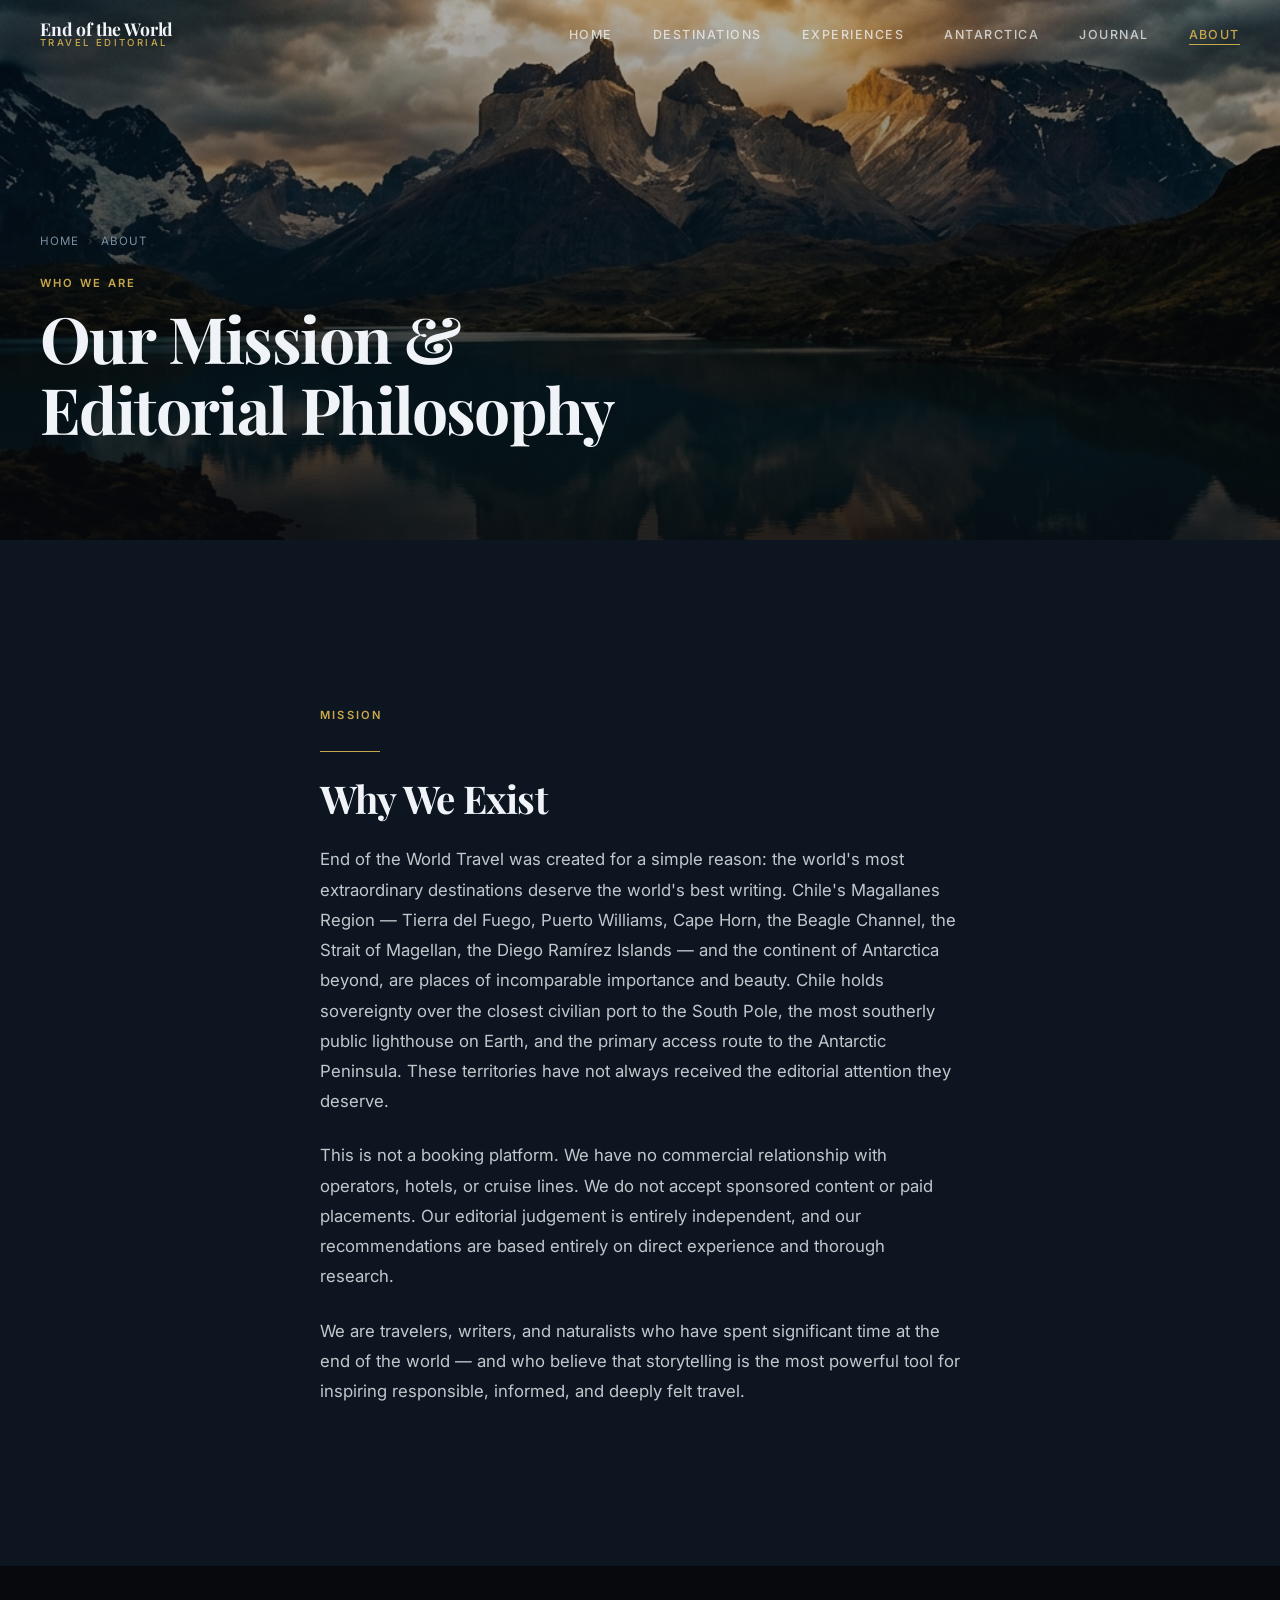
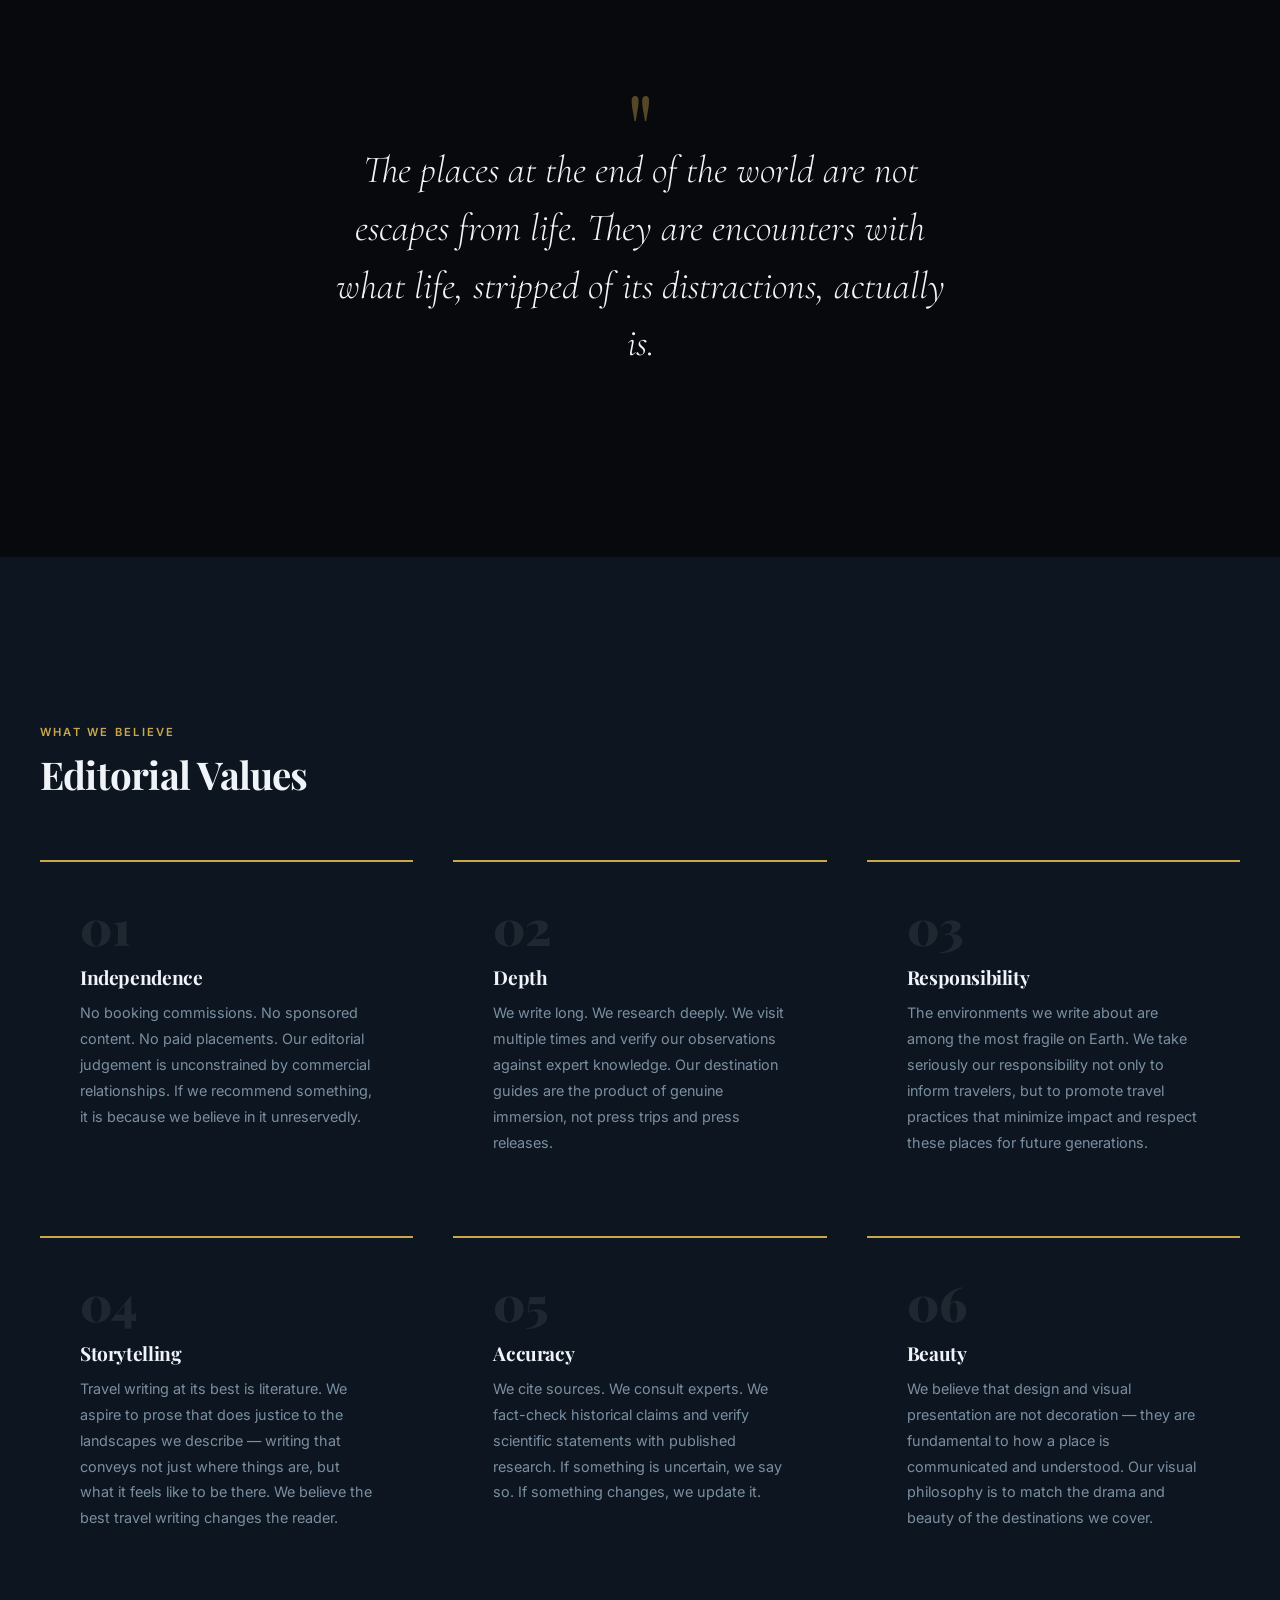
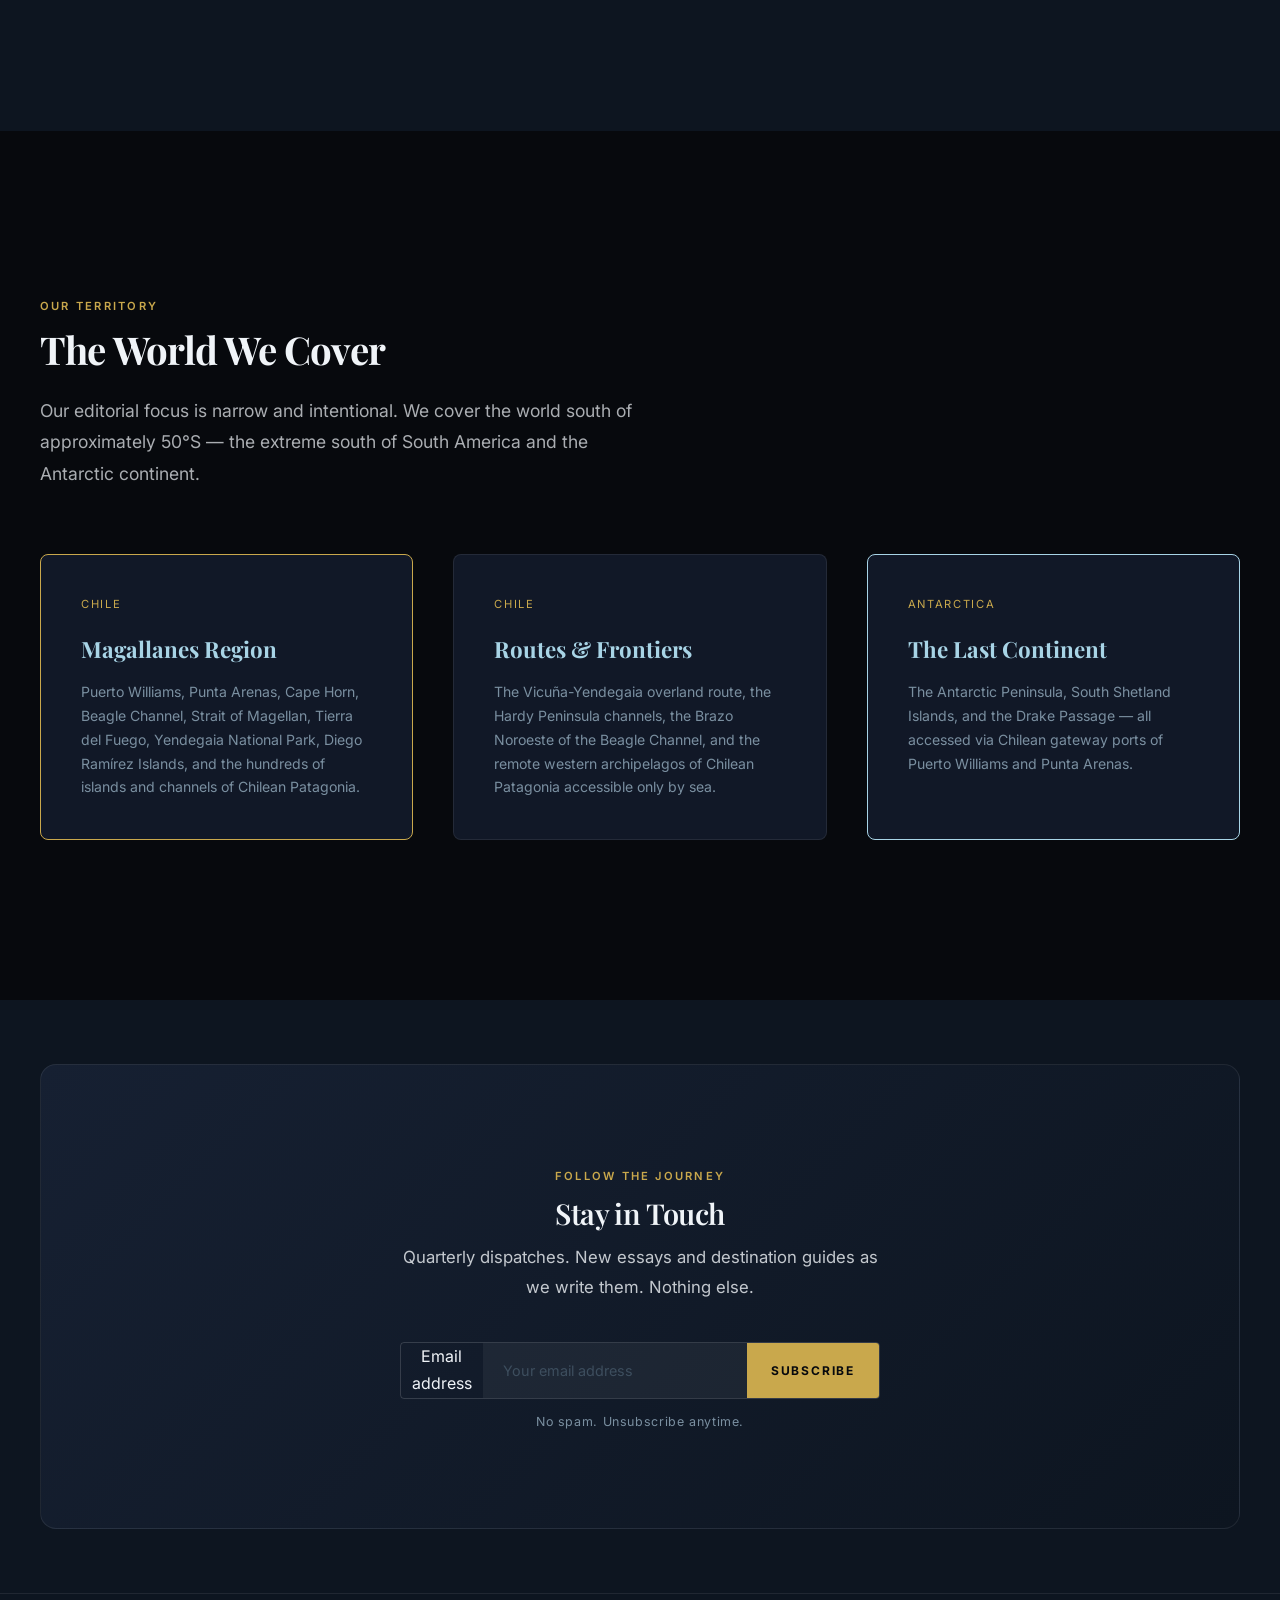
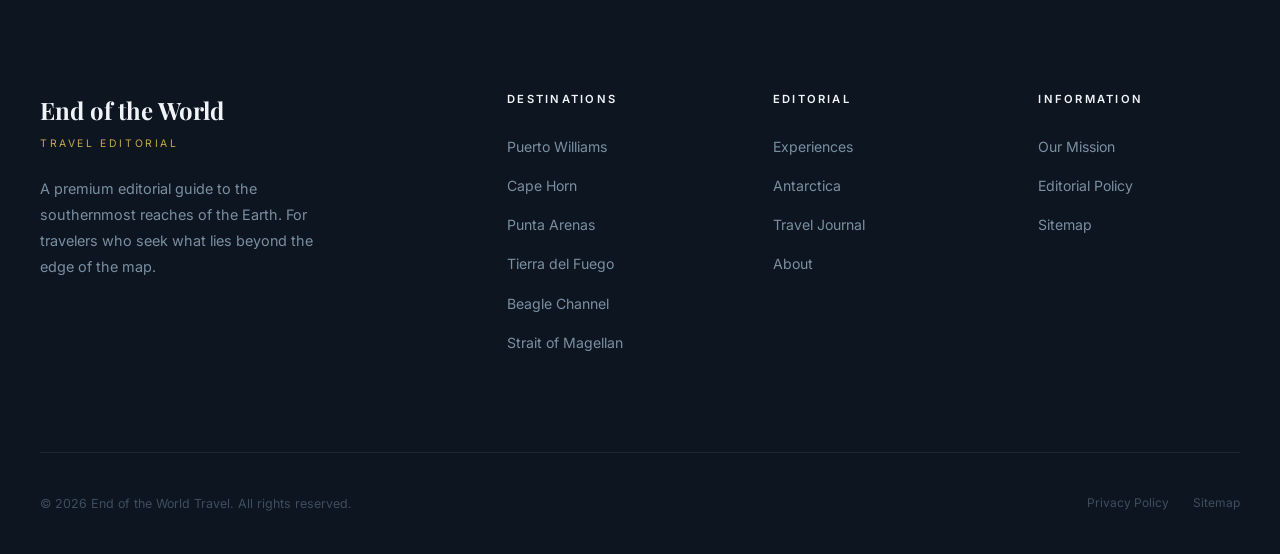
==== about.html @ fc055278 "Initial End of the World Travel MVP" ====
<!DOCTYPE html>
<html lang="en">
<head>
  <meta charset="UTF-8">
  <meta name="viewport" content="width=device-width, initial-scale=1.0">
  <title>About — End of the World Travel</title>
  <meta name="description" content="About End of the World Travel: an independent editorial guide to Chilean Patagonia, Magallanes Region, Tierra del Fuego, Cape Horn, and Antarctica. Our mission, philosophy, and editorial commitment.">
  <link rel="canonical" href="https://endoftheworldtravel.com/about.html">

  <meta property="og:type" content="website">
  <meta property="og:url" content="https://endoftheworldtravel.com/about.html">
  <meta property="og:title" content="About — End of the World Travel">
  <meta property="og:description" content="An independent editorial guide to the world's most remote destinations. No booking commissions. No sponsored content. Pure editorial.">
  <meta property="og:image" content="https://endoftheworldtravel.com/images/hero-patagonia.jpg">
  <meta name="twitter:card" content="summary_large_image">

  <script type="application/ld+json">
  {
    "@context": "https://schema.org",
    "@type": "Organization",
    "name": "End of the World Travel",
    "url": "https://endoftheworldtravel.com",
    "description": "A premium independent editorial guide to Chile's southernmost territories: Magallanes Region, Tierra del Fuego, Cape Horn, Puerto Williams, Diego Ramírez Islands, and Antarctica.",
    "foundingDate": "2024",
    "areaServed": ["Magallanes Region", "Chilean Patagonia", "Tierra del Fuego Chile", "Puerto Williams", "Cape Horn", "Beagle Channel", "Strait of Magellan", "Diego Ramírez Islands", "Yendegaia", "Antarctica"]
  }
  </script>

  <link rel="stylesheet" href="css/style.css">
  <link rel="icon" href="data:image/svg+xml,<svg xmlns='http://www.w3.org/2000/svg' viewBox='0 0 100 100'><text y='.9em' font-size='90'>🧭</text></svg>">
</head>
<body>

  <nav class="nav" id="nav" aria-label="Main navigation">
    <a href="index.html" class="nav__logo">
      <span class="nav__logo-main">End of the World</span>
      <span class="nav__logo-sub">Travel Editorial</span>
    </a>
    <ul class="nav__links" role="list">
      <li><a href="index.html" class="nav__link">Home</a></li>
      <li><a href="destinations.html" class="nav__link">Destinations</a></li>
      <li><a href="experiences.html" class="nav__link">Experiences</a></li>
      <li><a href="antarctica.html" class="nav__link">Antarctica</a></li>
      <li><a href="journal.html" class="nav__link">Journal</a></li>
      <li><a href="about.html" class="nav__link">About</a></li>
    </ul>
    <button class="nav__hamburger" id="hamburger" aria-label="Open menu"><span></span><span></span><span></span></button>
  </nav>
  <div class="nav__mobile" id="mobileNav" role="dialog">
    <button class="nav__close" id="navClose">✕</button>
    <a href="index.html" class="nav__mobile-link">Home</a>
    <a href="destinations.html" class="nav__mobile-link">Destinations</a>
    <a href="experiences.html" class="nav__mobile-link">Experiences</a>
    <a href="antarctica.html" class="nav__mobile-link">Antarctica</a>
    <a href="journal.html" class="nav__mobile-link">Journal</a>
    <a href="about.html" class="nav__mobile-link">About</a>
  </div>

  <main id="main-content">

    <!-- Page Hero -->
    <section class="page-hero" aria-label="About hero">
      <div class="page-hero__bg">
        <img src="images/hero-patagonia.jpg" alt="Patagonian landscape at golden hour" class="page-hero__img" fetchpriority="high">
        <div class="page-hero__overlay"></div>
      </div>
      <div class="page-hero__content">
        <div class="container">
          <nav class="breadcrumb" aria-label="Breadcrumb">
            <a href="index.html">Home</a>
            <span class="breadcrumb__sep">›</span>
            <span>About</span>
          </nav>
          <span class="text-label">Who We Are</span>
          <h1 class="text-hero" style="margin-top:0.5rem;">Our Mission &<br>Editorial Philosophy</h1>
        </div>
      </div>
    </section>

    <!-- Mission Statement -->
    <section class="section section--dark" id="mission" aria-labelledby="mission-title">
      <div class="container--narrow">
        <div class="fade-in">
          <span class="text-label">Mission</span>
          <div class="divider"></div>
          <h2 class="text-section" id="mission-title">Why We Exist</h2>
          <p class="text-body" style="margin-top:var(--space-md);">
            End of the World Travel was created for a simple reason: the world's most extraordinary destinations deserve the world's best writing. Chile's Magallanes Region — Tierra del Fuego, Puerto Williams, Cape Horn, the Beagle Channel, the Strait of Magellan, the Diego Ramírez Islands — and the continent of Antarctica beyond, are places of incomparable importance and beauty. Chile holds sovereignty over the closest civilian port to the South Pole, the most southerly public lighthouse on Earth, and the primary access route to the Antarctic Peninsula. These territories have not always received the editorial attention they deserve.
          </p>
          <p class="text-body" style="margin-top:var(--space-md);">
            This is not a booking platform. We have no commercial relationship with operators, hotels, or cruise lines. We do not accept sponsored content or paid placements. Our editorial judgement is entirely independent, and our recommendations are based entirely on direct experience and thorough research.
          </p>
          <p class="text-body" style="margin-top:var(--space-md);">
            We are travelers, writers, and naturalists who have spent significant time at the end of the world — and who believe that storytelling is the most powerful tool for inspiring responsible, informed, and deeply felt travel.
          </p>
        </div>
      </div>
    </section>

    <!-- About Hero Text -->
    <div class="about-hero-text fade-in">
      <div class="container--narrow">
        <span class="pullquote__mark" aria-hidden="true">"</span>
        <p class="pullquote__text">
          The places at the end of the world are not escapes from life. They are encounters with what life, stripped of its distractions, actually is.
        </p>
      </div>
    </div>

    <!-- Values -->
    <section class="section section--dark" id="editorial" aria-labelledby="values-title">
      <div class="container">
        <div class="section__header fade-in">
          <span class="text-label">What We Believe</span>
          <h2 class="text-section section__title" id="values-title">Editorial Values</h2>
        </div>

        <div class="about-values">
          <div class="value-card fade-in">
            <div class="value-card__number">01</div>
            <h3 class="value-card__title">Independence</h3>
            <p class="value-card__body">
              No booking commissions. No sponsored content. No paid placements. Our editorial judgement is unconstrained by commercial relationships. If we recommend something, it is because we believe in it unreservedly.
            </p>
          </div>

          <div class="value-card fade-in">
            <div class="value-card__number">02</div>
            <h3 class="value-card__title">Depth</h3>
            <p class="value-card__body">
              We write long. We research deeply. We visit multiple times and verify our observations against expert knowledge. Our destination guides are the product of genuine immersion, not press trips and press releases.
            </p>
          </div>

          <div class="value-card fade-in">
            <div class="value-card__number">03</div>
            <h3 class="value-card__title">Responsibility</h3>
            <p class="value-card__body">
              The environments we write about are among the most fragile on Earth. We take seriously our responsibility not only to inform travelers, but to promote travel practices that minimize impact and respect these places for future generations.
            </p>
          </div>

          <div class="value-card fade-in">
            <div class="value-card__number">04</div>
            <h3 class="value-card__title">Storytelling</h3>
            <p class="value-card__body">
              Travel writing at its best is literature. We aspire to prose that does justice to the landscapes we describe — writing that conveys not just where things are, but what it feels like to be there. We believe the best travel writing changes the reader.
            </p>
          </div>

          <div class="value-card fade-in">
            <div class="value-card__number">05</div>
            <h3 class="value-card__title">Accuracy</h3>
            <p class="value-card__body">
              We cite sources. We consult experts. We fact-check historical claims and verify scientific statements with published research. If something is uncertain, we say so. If something changes, we update it.
            </p>
          </div>

          <div class="value-card fade-in">
            <div class="value-card__number">06</div>
            <h3 class="value-card__title">Beauty</h3>
            <p class="value-card__body">
              We believe that design and visual presentation are not decoration — they are fundamental to how a place is communicated and understood. Our visual philosophy is to match the drama and beauty of the destinations we cover.
            </p>
          </div>
        </div>
      </div>
    </section>

    <!-- What We Cover -->
    <section class="section" aria-labelledby="coverage-title">
      <div class="container">
        <div class="section__header fade-in">
          <span class="text-label">Our Territory</span>
          <h2 class="text-section section__title" id="coverage-title">The World We Cover</h2>
          <p class="section__lead">Our editorial focus is narrow and intentional. We cover the world south of approximately 50°S — the extreme south of South America and the Antarctic continent.</p>
        </div>

        <div class="grid-3 fade-in">
          <div class="season-card" style="padding:var(--space-lg);border-color:var(--color-gold);">
            <div class="season-card__name">Chile</div>
            <div class="season-card__month">Magallanes Region</div>
            <p class="season-card__desc" style="margin-top:0.75rem;">
              Puerto Williams, Punta Arenas, Cape Horn, Beagle Channel, Strait of Magellan, Tierra del Fuego, Yendegaia National Park, Diego Ramírez Islands, and the hundreds of islands and channels of Chilean Patagonia.
            </p>
          </div>

          <div class="season-card" style="padding:var(--space-lg);">
            <div class="season-card__name">Chile</div>
            <div class="season-card__month">Routes &amp; Frontiers</div>
            <p class="season-card__desc" style="margin-top:0.75rem;">
              The Vicuña-Yendegaia overland route, the Hardy Peninsula channels, the Brazo Noroeste of the Beagle Channel, and the remote western archipelagos of Chilean Patagonia accessible only by sea.
            </p>
          </div>

          <div class="season-card" style="padding:var(--space-lg);border-color:var(--color-ice);">
            <div class="season-card__name">Antarctica</div>
            <div class="season-card__month">The Last Continent</div>
            <p class="season-card__desc" style="margin-top:0.75rem;">
              The Antarctic Peninsula, South Shetland Islands, and the Drake Passage — all accessed via Chilean gateway ports of Puerto Williams and Punta Arenas.
            </p>
          </div>
        </div>
      </div>
    </section>

    <!-- CTA -->
    <section class="section--sm section--dark">
      <div class="container">
        <div class="newsletter fade-in">
          <span class="text-label">Follow the Journey</span>
          <h2 class="text-card-title" style="margin-top:0.5rem;font-size:1.8rem;">Stay in Touch</h2>
          <p class="text-body" style="margin-top:0.75rem;max-width:500px;margin-left:auto;margin-right:auto;">
            Quarterly dispatches. New essays and destination guides as we write them. Nothing else.
          </p>
          <form class="newsletter__form" aria-label="Newsletter signup">
            <label for="about-email" class="sr-only">Email address</label>
            <input type="email" id="about-email" name="email" class="newsletter__input" placeholder="Your email address" required autocomplete="email">
            <button type="submit" class="newsletter__btn">Subscribe</button>
          </form>
          <p class="text-caption" style="margin-top:0.75rem;">No spam. Unsubscribe anytime.</p>
        </div>
      </div>
    </section>

  </main>

  <footer class="footer" role="contentinfo">
    <div class="container">
      <div class="footer__top">
        <div>
          <div class="footer__brand-name">End of the World</div>
          <div class="footer__brand-sub">Travel Editorial</div>
          <p class="footer__tagline">A premium editorial guide to the southernmost reaches of the Earth. For travelers who seek what lies beyond the edge of the map.</p>
        </div>
        <div>
          <div class="footer__col-title">Destinations</div>
          <ul class="footer__links" role="list">
            <li><a href="destinations.html#puerto-williams" class="footer__link">Puerto Williams</a></li>
            <li><a href="destinations.html#cape-horn" class="footer__link">Cape Horn</a></li>
            <li><a href="destinations.html#punta-arenas" class="footer__link">Punta Arenas</a></li>
            <li><a href="destinations.html#tierra-del-fuego" class="footer__link">Tierra del Fuego</a></li>
            <li><a href="destinations.html#beagle-channel" class="footer__link">Beagle Channel</a></li>
            <li><a href="destinations.html#strait-of-magellan" class="footer__link">Strait of Magellan</a></li>
          </ul>
        </div>
        <div>
          <div class="footer__col-title">Editorial</div>
          <ul class="footer__links" role="list">
            <li><a href="experiences.html" class="footer__link">Experiences</a></li>
            <li><a href="antarctica.html" class="footer__link">Antarctica</a></li>
            <li><a href="journal.html" class="footer__link">Travel Journal</a></li>
            <li><a href="about.html" class="footer__link">About</a></li>
          </ul>
        </div>
        <div>
          <div class="footer__col-title">Information</div>
          <ul class="footer__links" role="list">
            <li><a href="#mission" class="footer__link">Our Mission</a></li>
            <li><a href="#editorial" class="footer__link">Editorial Policy</a></li>
            <li><a href="sitemap.xml" class="footer__link">Sitemap</a></li>
          </ul>
        </div>
      </div>
      <div class="footer__bottom">
        <p class="footer__copy">&copy; 2026 End of the World Travel. All rights reserved.</p>
        <div class="footer__legal">
          <a href="#" class="footer__legal-link">Privacy Policy</a>
          <a href="sitemap.xml" class="footer__legal-link">Sitemap</a>
        </div>
      </div>
    </div>
  </footer>

  <script src="js/main.js"></script>
</body>
</html>
---- css/style.css ----
/* ============================================================
   END OF THE WORLD TRAVEL — Design System
   Premium Editorial Travel Website
   ============================================================ */

/* --- Google Fonts --- */
@import url('https://fonts.googleapis.com/css2?family=Playfair+Display:ital,wght@0,400;0,500;0,600;0,700;0,900;1,400;1,700&family=Inter:wght@300;400;500;600&family=Cormorant+Garamond:ital,wght@0,300;0,400;1,300;1,400&display=swap');

/* --- CSS Custom Properties --- */
:root {
  /* Colors */
  --color-midnight: #07090d;
  --color-deep: #0d1520;
  --color-surface: #111827;
  --color-surface-alt: #162032;
  --color-border: rgba(255,255,255,0.08);
  --color-border-light: rgba(255,255,255,0.15);
  --color-ice: #a8d4e6;
  --color-ice-dim: rgba(168, 212, 230, 0.6);
  --color-gold: #c9a84c;
  --color-gold-light: #e2c472;
  --color-gold-dim: rgba(201, 168, 76, 0.15);
  --color-white: #f0f4f8;
  --color-muted: #7a8fa0;
  --color-faint: #3d4e5e;

  /* Typography */
  --font-display: 'Playfair Display', Georgia, serif;
  --font-editorial: 'Cormorant Garamond', Georgia, serif;
  --font-body: 'Inter', system-ui, sans-serif;

  /* Spacing */
  --space-xs: 0.5rem;
  --space-sm: 1rem;
  --space-md: 1.5rem;
  --space-lg: 2.5rem;
  --space-xl: 4rem;
  --space-2xl: 6rem;
  --space-3xl: 10rem;

  /* Border radius */
  --radius-sm: 4px;
  --radius-md: 8px;
  --radius-lg: 16px;

  /* Transitions */
  --ease: cubic-bezier(0.25, 0.46, 0.45, 0.94);
  --ease-out: cubic-bezier(0.22, 1, 0.36, 1);

  /* Max widths */
  --max-width: 1360px;
  --max-prose: 720px;
}

/* --- Reset & Base --- */
*, *::before, *::after {
  margin: 0;
  padding: 0;
  box-sizing: border-box;
}

html {
  scroll-behavior: smooth;
  font-size: 16px;
  -webkit-text-size-adjust: 100%;
}

body {
  background-color: var(--color-midnight);
  color: var(--color-white);
  font-family: var(--font-body);
  font-weight: 400;
  line-height: 1.7;
  overflow-x: hidden;
}

img {
  display: block;
  max-width: 100%;
  height: auto;
}

a {
  color: inherit;
  text-decoration: none;
}

ul, ol {
  list-style: none;
}

/* --- Typography Scale --- */
h1, h2, h3, h4, h5, h6 {
  font-family: var(--font-display);
  font-weight: 700;
  line-height: 1.15;
  letter-spacing: -0.02em;
}

.text-display {
  font-size: clamp(3rem, 8vw, 7rem);
  font-weight: 900;
  line-height: 1.0;
  letter-spacing: -0.03em;
}

.text-hero {
  font-size: clamp(2.2rem, 5vw, 4.5rem);
  font-weight: 700;
  line-height: 1.1;
  letter-spacing: -0.025em;
}

.text-section {
  font-size: clamp(1.8rem, 3vw, 3rem);
  font-weight: 700;
  letter-spacing: -0.02em;
}

.text-card-title {
  font-size: clamp(1.3rem, 2vw, 1.8rem);
  font-weight: 600;
}

.text-label {
  font-family: var(--font-body);
  font-size: 0.7rem;
  font-weight: 600;
  letter-spacing: 0.2em;
  text-transform: uppercase;
  color: var(--color-gold);
}

.text-body {
  font-size: 1.05rem;
  line-height: 1.8;
  color: rgba(240, 244, 248, 0.8);
}

.text-pullquote {
  font-family: var(--font-editorial);
  font-size: clamp(1.5rem, 2.5vw, 2.2rem);
  font-style: italic;
  font-weight: 300;
  line-height: 1.5;
  color: var(--color-ice);
}

.text-caption {
  font-size: 0.78rem;
  color: var(--color-muted);
  letter-spacing: 0.05em;
}

/* --- Layout Utilities --- */
.container {
  width: 100%;
  max-width: var(--max-width);
  margin: 0 auto;
  padding: 0 var(--space-lg);
}

.container--narrow {
  max-width: var(--max-prose);
  margin: 0 auto;
  padding: 0 var(--space-lg);
}

.grid-2 {
  display: grid;
  grid-template-columns: repeat(2, 1fr);
  gap: var(--space-lg);
}

.grid-3 {
  display: grid;
  grid-template-columns: repeat(3, 1fr);
  gap: var(--space-lg);
}

.grid-4 {
  display: grid;
  grid-template-columns: repeat(4, 1fr);
  gap: var(--space-md);
}

/* --- Navigation --- */
.nav {
  position: fixed;
  top: 0;
  left: 0;
  right: 0;
  z-index: 1000;
  padding: 1.25rem var(--space-lg);
  display: flex;
  align-items: center;
  justify-content: space-between;
  transition: background 0.4s var(--ease), box-shadow 0.4s var(--ease), padding 0.4s var(--ease);
}

.nav.scrolled {
  background: rgba(7, 9, 13, 0.92);
  backdrop-filter: blur(20px);
  -webkit-backdrop-filter: blur(20px);
  border-bottom: 1px solid var(--color-border);
  box-shadow: 0 4px 40px rgba(0,0,0,0.4);
  padding: 0.9rem var(--space-lg);
}

.nav__logo {
  display: flex;
  flex-direction: column;
  gap: 0;
  line-height: 1;
}

.nav__logo-main {
  font-family: var(--font-display);
  font-size: 1.1rem;
  font-weight: 700;
  color: var(--color-white);
  letter-spacing: -0.01em;
}

.nav__logo-sub {
  font-size: 0.6rem;
  font-weight: 500;
  letter-spacing: 0.25em;
  text-transform: uppercase;
  color: var(--color-gold);
}

.nav__links {
  display: flex;
  align-items: center;
  gap: var(--space-lg);
}

.nav__link {
  font-size: 0.78rem;
  font-weight: 500;
  letter-spacing: 0.12em;
  text-transform: uppercase;
  color: rgba(240, 244, 248, 0.75);
  transition: color 0.25s;
  position: relative;
}

.nav__link::after {
  content: '';
  position: absolute;
  bottom: -3px;
  left: 0;
  width: 0;
  height: 1px;
  background: var(--color-gold);
  transition: width 0.3s var(--ease);
}

.nav__link:hover {
  color: var(--color-white);
}

.nav__link:hover::after,
.nav__link.active::after {
  width: 100%;
}

.nav__link.active {
  color: var(--color-gold);
}

.nav__hamburger {
  display: none;
  flex-direction: column;
  gap: 5px;
  cursor: pointer;
  padding: 4px;
  background: none;
  border: none;
}

.nav__hamburger span {
  display: block;
  width: 24px;
  height: 1.5px;
  background: var(--color-white);
  transition: all 0.3s var(--ease);
}

/* Mobile Nav */
.nav__mobile {
  display: none;
  position: fixed;
  top: 0;
  left: 0;
  right: 0;
  bottom: 0;
  background: rgba(7, 9, 13, 0.97);
  z-index: 999;
  flex-direction: column;
  align-items: center;
  justify-content: center;
  gap: var(--space-lg);
  opacity: 0;
  pointer-events: none;
  transition: opacity 0.4s var(--ease);
}

.nav__mobile.open {
  opacity: 1;
  pointer-events: all;
  display: flex;
}

.nav__mobile-link {
  font-family: var(--font-display);
  font-size: 2.5rem;
  font-weight: 700;
  color: var(--color-white);
  letter-spacing: -0.02em;
  transition: color 0.25s;
}

.nav__mobile-link:hover {
  color: var(--color-gold);
}

.nav__close {
  position: absolute;
  top: 1.5rem;
  right: var(--space-lg);
  background: none;
  border: none;
  cursor: pointer;
  color: var(--color-white);
  font-size: 1.5rem;
  line-height: 1;
}

/* --- Hero --- */
.hero {
  position: relative;
  width: 100%;
  height: 100svh;
  min-height: 600px;
  display: flex;
  align-items: flex-end;
  overflow: hidden;
}

.hero__bg {
  position: absolute;
  inset: 0;
  z-index: 0;
}

.hero__img {
  width: 100%;
  height: 100%;
  object-fit: cover;
  object-position: center;
  transform: scale(1.05);
  transition: transform 8s ease;
}

.hero__img.loaded {
  transform: scale(1);
}

.hero__overlay {
  position: absolute;
  inset: 0;
  background: linear-gradient(
    to bottom,
    rgba(7,9,13,0.2) 0%,
    rgba(7,9,13,0.1) 30%,
    rgba(7,9,13,0.4) 60%,
    rgba(7,9,13,0.95) 100%
  );
}

.hero__content {
  position: relative;
  z-index: 1;
  width: 100%;
  padding: 0 var(--space-lg) var(--space-2xl);
}

.hero__content .container {
  display: grid;
  grid-template-columns: 1fr 1fr;
  align-items: flex-end;
  gap: var(--space-xl);
}

.hero__eyebrow {
  display: flex;
  align-items: center;
  gap: var(--space-sm);
  margin-bottom: var(--space-sm);
}

.hero__eyebrow-line {
  width: 40px;
  height: 1px;
  background: var(--color-gold);
}

.hero__title {
  margin-bottom: var(--space-md);
}

.hero__title em {
  font-style: italic;
  color: var(--color-ice);
}

.hero__description {
  font-size: 1.05rem;
  line-height: 1.8;
  color: rgba(240, 244, 248, 0.75);
  margin-bottom: var(--space-lg);
  max-width: 480px;
}

.hero__scroll {
  display: flex;
  flex-direction: column;
  align-items: center;
  gap: 0.5rem;
  opacity: 0.6;
}

.hero__scroll-label {
  font-size: 0.65rem;
  font-weight: 600;
  letter-spacing: 0.2em;
  text-transform: uppercase;
  writing-mode: vertical-lr;
}

.hero__scroll-line {
  width: 1px;
  height: 60px;
  background: linear-gradient(to bottom, var(--color-white), transparent);
  animation: scrollPulse 2s ease-in-out infinite;
}

@keyframes scrollPulse {
  0%, 100% { opacity: 0.4; transform: scaleY(1); }
  50% { opacity: 1; transform: scaleY(1.2); transform-origin: top; }
}

.hero__stats {
  display: flex;
  flex-direction: column;
  gap: var(--space-md);
  padding-left: var(--space-xl);
  border-left: 1px solid var(--color-border-light);
}

.hero__stat-number {
  font-family: var(--font-display);
  font-size: 3rem;
  font-weight: 900;
  color: var(--color-gold);
  line-height: 1;
}

.hero__stat-label {
  font-size: 0.72rem;
  letter-spacing: 0.15em;
  text-transform: uppercase;
  color: var(--color-muted);
}

/* --- Section Spacing --- */
.section {
  padding: var(--space-3xl) 0;
}

.section--sm {
  padding: var(--space-xl) 0;
}

.section--dark {
  background: var(--color-deep);
}

.section--alt {
  background: var(--color-surface);
}

.section__header {
  margin-bottom: var(--space-xl);
}

.section__header--centered {
  text-align: center;
}

.section__title {
  margin-top: var(--space-xs);
  margin-bottom: var(--space-md);
}

.section__lead {
  font-size: 1.1rem;
  line-height: 1.8;
  color: rgba(240, 244, 248, 0.7);
  max-width: 600px;
}

.section__lead--centered {
  margin: 0 auto;
}

/* --- Buttons --- */
.btn {
  display: inline-flex;
  align-items: center;
  gap: 0.6rem;
  padding: 0.9rem 2rem;
  font-size: 0.78rem;
  font-weight: 600;
  letter-spacing: 0.15em;
  text-transform: uppercase;
  border: none;
  cursor: pointer;
  transition: all 0.3s var(--ease);
  position: relative;
  overflow: hidden;
}

.btn--primary {
  background: var(--color-gold);
  color: var(--color-midnight);
}

.btn--primary:hover {
  background: var(--color-gold-light);
  transform: translateY(-2px);
  box-shadow: 0 8px 30px rgba(201, 168, 76, 0.3);
}

.btn--ghost {
  background: transparent;
  color: var(--color-white);
  border: 1px solid var(--color-border-light);
}

.btn--ghost:hover {
  background: rgba(255,255,255,0.05);
  border-color: var(--color-white);
  transform: translateY(-2px);
}

.btn--text {
  background: none;
  color: var(--color-gold);
  padding: 0;
  letter-spacing: 0.12em;
}

.btn--text::after {
  content: '→';
  font-size: 1rem;
  transition: transform 0.3s var(--ease);
}

.btn--text:hover::after {
  transform: translateX(6px);
}

/* --- Destination Cards --- */
.dest-card {
  position: relative;
  overflow: hidden;
  border-radius: var(--radius-md);
  cursor: pointer;
  display: block;
}

.dest-card__img-wrap {
  position: relative;
  aspect-ratio: 3/4;
  overflow: hidden;
}

.dest-card--wide .dest-card__img-wrap {
  aspect-ratio: 16/10;
}

.dest-card__img {
  width: 100%;
  height: 100%;
  object-fit: cover;
  transition: transform 0.8s var(--ease);
}

.dest-card:hover .dest-card__img {
  transform: scale(1.06);
}

.dest-card__overlay {
  position: absolute;
  inset: 0;
  background: linear-gradient(
    to top,
    rgba(7,9,13,0.95) 0%,
    rgba(7,9,13,0.4) 40%,
    transparent 100%
  );
  transition: opacity 0.4s var(--ease);
}

.dest-card__body {
  position: absolute;
  bottom: 0;
  left: 0;
  right: 0;
  padding: var(--space-lg);
}

.dest-card__country {
  margin-bottom: 0.4rem;
}

.dest-card__title {
  font-family: var(--font-display);
  font-size: 1.5rem;
  font-weight: 700;
  margin-bottom: 0.5rem;
  line-height: 1.2;
}

.dest-card__excerpt {
  font-size: 0.85rem;
  color: rgba(240, 244, 248, 0.7);
  line-height: 1.6;
  opacity: 0;
  transform: translateY(10px);
  transition: all 0.4s var(--ease);
}

.dest-card:hover .dest-card__excerpt {
  opacity: 1;
  transform: translateY(0);
}

.dest-card__arrow {
  display: inline-flex;
  align-items: center;
  gap: 0.5rem;
  margin-top: 0.8rem;
  font-size: 0.72rem;
  font-weight: 600;
  letter-spacing: 0.15em;
  text-transform: uppercase;
  color: var(--color-gold);
  opacity: 0;
  transform: translateY(10px);
  transition: all 0.4s var(--ease) 0.05s;
}

.dest-card:hover .dest-card__arrow {
  opacity: 1;
  transform: translateY(0);
}

/* --- Feature Story --- */
.feature-story {
  display: grid;
  grid-template-columns: 1fr 1fr;
  min-height: 600px;
  border-radius: var(--radius-lg);
  overflow: hidden;
}

.feature-story__img-wrap {
  position: relative;
  overflow: hidden;
}

.feature-story__img {
  width: 100%;
  height: 100%;
  object-fit: cover;
  transition: transform 0.8s var(--ease);
}

.feature-story:hover .feature-story__img {
  transform: scale(1.04);
}

.feature-story__content {
  background: var(--color-surface-alt);
  padding: var(--space-2xl);
  display: flex;
  flex-direction: column;
  justify-content: center;
}

.feature-story__issue {
  margin-bottom: var(--space-md);
}

.feature-story__title {
  font-size: clamp(2rem, 3vw, 3rem);
  margin-bottom: var(--space-md);
}

.feature-story__body {
  font-size: 1rem;
  line-height: 1.85;
  color: rgba(240, 244, 248, 0.72);
  margin-bottom: var(--space-lg);
}

.feature-story__meta {
  display: flex;
  align-items: center;
  gap: var(--space-md);
  padding-top: var(--space-md);
  border-top: 1px solid var(--color-border);
}

.feature-story__meta-item {
  font-size: 0.75rem;
  letter-spacing: 0.1em;
  text-transform: uppercase;
  color: var(--color-muted);
}

/* --- Journal / Article Cards --- */
.article-card {
  display: block;
  position: relative;
  transition: transform 0.3s var(--ease);
}

.article-card:hover {
  transform: translateY(-4px);
}

.article-card__img-wrap {
  position: relative;
  aspect-ratio: 4/3;
  overflow: hidden;
  border-radius: var(--radius-md);
  margin-bottom: var(--space-md);
}

.article-card__img {
  width: 100%;
  height: 100%;
  object-fit: cover;
  transition: transform 0.6s var(--ease);
}

.article-card:hover .article-card__img {
  transform: scale(1.05);
}

.article-card__tag {
  position: absolute;
  top: 1rem;
  left: 1rem;
  background: var(--color-gold);
  color: var(--color-midnight);
  font-size: 0.65rem;
  font-weight: 700;
  letter-spacing: 0.15em;
  text-transform: uppercase;
  padding: 0.3rem 0.75rem;
  border-radius: 2px;
}

.article-card__date {
  font-size: 0.72rem;
  letter-spacing: 0.1em;
  color: var(--color-muted);
  margin-bottom: 0.5rem;
}

.article-card__title {
  font-family: var(--font-display);
  font-size: 1.25rem;
  font-weight: 600;
  line-height: 1.3;
  margin-bottom: 0.6rem;
  color: var(--color-white);
  transition: color 0.25s;
}

.article-card:hover .article-card__title {
  color: var(--color-ice);
}

.article-card__excerpt {
  font-size: 0.88rem;
  line-height: 1.7;
  color: var(--color-muted);
}

/* --- Antarctica Section --- */
.antarctica-section {
  position: relative;
  min-height: 80vh;
  display: flex;
  align-items: center;
  overflow: hidden;
}

.antarctica-section__bg {
  position: absolute;
  inset: 0;
}

.antarctica-section__img {
  width: 100%;
  height: 100%;
  object-fit: cover;
  object-position: center 30%;
}

.antarctica-section__overlay {
  position: absolute;
  inset: 0;
  background: linear-gradient(
    105deg,
    rgba(7,9,13,0.95) 0%,
    rgba(7,9,13,0.85) 40%,
    rgba(7,9,13,0.3) 100%
  );
}

.antarctica-section__content {
  position: relative;
  z-index: 1;
  max-width: 600px;
}

.antarctica-section__temp {
  display: flex;
  align-items: flex-start;
  gap: 0.25rem;
  margin-bottom: var(--space-md);
}

.antarctica-section__temp-num {
  font-family: var(--font-display);
  font-size: 5rem;
  font-weight: 900;
  line-height: 1;
  color: var(--color-ice);
}

.antarctica-section__temp-unit {
  font-size: 2rem;
  color: var(--color-ice);
  margin-top: 0.5rem;
}

/* --- Pull Quote --- */
.pullquote {
  padding: var(--space-2xl) 0;
  text-align: center;
}

.pullquote__mark {
  font-family: var(--font-display);
  font-size: 6rem;
  line-height: 0;
  color: var(--color-gold);
  display: block;
  margin-bottom: 1rem;
  opacity: 0.4;
}

.pullquote__text {
  font-family: var(--font-editorial);
  font-size: clamp(1.6rem, 3vw, 2.5rem);
  font-style: italic;
  font-weight: 300;
  line-height: 1.5;
  color: var(--color-white);
  max-width: 900px;
  margin: 0 auto var(--space-md);
}

.pullquote__source {
  font-size: 0.78rem;
  letter-spacing: 0.15em;
  text-transform: uppercase;
  color: var(--color-muted);
}

/* --- Newsletter / CTA --- */
.newsletter {
  background: linear-gradient(135deg, var(--color-surface-alt) 0%, var(--color-deep) 100%);
  border: 1px solid var(--color-border);
  border-radius: var(--radius-lg);
  padding: var(--space-2xl);
  text-align: center;
}

.newsletter__form {
  display: flex;
  gap: 0;
  max-width: 480px;
  margin: var(--space-lg) auto 0;
  border: 1px solid var(--color-border-light);
  border-radius: 4px;
  overflow: hidden;
}

.newsletter__input {
  flex: 1;
  background: rgba(255,255,255,0.05);
  border: none;
  padding: 0.9rem 1.25rem;
  font-family: var(--font-body);
  font-size: 0.9rem;
  color: var(--color-white);
  outline: none;
}

.newsletter__input::placeholder {
  color: var(--color-faint);
}

.newsletter__btn {
  background: var(--color-gold);
  color: var(--color-midnight);
  border: none;
  padding: 0.9rem 1.5rem;
  font-size: 0.75rem;
  font-weight: 700;
  letter-spacing: 0.15em;
  text-transform: uppercase;
  cursor: pointer;
  font-family: var(--font-body);
  transition: background 0.25s;
  white-space: nowrap;
}

.newsletter__btn:hover {
  background: var(--color-gold-light);
}

/* --- Page Hero (inner pages) --- */
.page-hero {
  position: relative;
  height: 60vh;
  min-height: 400px;
  display: flex;
  align-items: flex-end;
  overflow: hidden;
}

.page-hero__bg {
  position: absolute;
  inset: 0;
}

.page-hero__img {
  width: 100%;
  height: 100%;
  object-fit: cover;
}

.page-hero__overlay {
  position: absolute;
  inset: 0;
  background: linear-gradient(
    to bottom,
    rgba(7,9,13,0.3) 0%,
    rgba(7,9,13,0.85) 100%
  );
}

.page-hero__content {
  position: relative;
  z-index: 1;
  padding: 0 0 var(--space-2xl);
  width: 100%;
}

/* --- Destinations Grid Page --- */
.destinations-grid {
  display: grid;
  grid-template-columns: repeat(3, 1fr);
  grid-template-rows: auto auto;
  gap: var(--space-md);
}

.destinations-grid .dest-card:first-child {
  grid-column: 1 / 3;
}

/* --- Experiences --- */
.experience-block {
  display: grid;
  grid-template-columns: 1fr 1fr;
  gap: var(--space-2xl);
  align-items: center;
  padding: var(--space-2xl) 0;
  border-bottom: 1px solid var(--color-border);
}

.experience-block:last-child {
  border-bottom: none;
}

.experience-block--reverse {
  direction: rtl;
}

.experience-block--reverse > * {
  direction: ltr;
}

.experience-block__img-wrap {
  position: relative;
  aspect-ratio: 4/3;
  overflow: hidden;
  border-radius: var(--radius-md);
}

.experience-block__img {
  width: 100%;
  height: 100%;
  object-fit: cover;
  transition: transform 0.8s var(--ease);
}

.experience-block:hover .experience-block__img {
  transform: scale(1.04);
}

.experience-block__number {
  font-family: var(--font-display);
  font-size: 5rem;
  font-weight: 900;
  color: var(--color-border);
  line-height: 1;
  margin-bottom: -1rem;
}

.experience-block__title {
  font-size: 2rem;
  margin-bottom: var(--space-sm);
}

.experience-block__body {
  color: rgba(240, 244, 248, 0.72);
  line-height: 1.85;
  margin-bottom: var(--space-md);
}

.experience-block__facts {
  display: flex;
  flex-wrap: wrap;
  gap: var(--space-sm);
  margin-top: var(--space-md);
}

.experience-fact {
  background: var(--color-gold-dim);
  border: 1px solid var(--color-gold);
  border-radius: 2px;
  padding: 0.35rem 0.85rem;
  font-size: 0.75rem;
  font-weight: 600;
  letter-spacing: 0.1em;
  text-transform: uppercase;
  color: var(--color-gold-light);
}

/* --- Antarctica Season Timeline --- */
.season-grid {
  display: grid;
  grid-template-columns: repeat(4, 1fr);
  gap: var(--space-md);
}

.season-card {
  background: var(--color-surface);
  border: 1px solid var(--color-border);
  border-radius: var(--radius-md);
  padding: var(--space-lg);
  transition: border-color 0.3s, background 0.3s;
}

.season-card:hover {
  border-color: var(--color-ice);
  background: var(--color-surface-alt);
}

.season-card__month {
  font-family: var(--font-display);
  font-size: 1.4rem;
  font-weight: 700;
  margin-bottom: 0.5rem;
  color: var(--color-ice);
}

.season-card__name {
  font-size: 0.7rem;
  letter-spacing: 0.15em;
  text-transform: uppercase;
  color: var(--color-gold);
  margin-bottom: var(--space-sm);
}

.season-card__desc {
  font-size: 0.88rem;
  line-height: 1.7;
  color: var(--color-muted);
}

/* --- Wildlife Grid --- */
.wildlife-grid {
  display: grid;
  grid-template-columns: repeat(3, 1fr);
  gap: var(--space-lg);
}

.wildlife-card {
  text-align: center;
  padding: var(--space-lg);
  background: var(--color-surface);
  border: 1px solid var(--color-border);
  border-radius: var(--radius-md);
  transition: border-color 0.3s;
}

.wildlife-card:hover {
  border-color: var(--color-gold);
}

.wildlife-card__icon {
  font-size: 3rem;
  margin-bottom: var(--space-sm);
}

.wildlife-card__name {
  font-family: var(--font-display);
  font-size: 1.2rem;
  margin-bottom: 0.5rem;
}

.wildlife-card__info {
  font-size: 0.88rem;
  color: var(--color-muted);
  line-height: 1.7;
}

/* --- About Page --- */
.about-hero-text {
  padding: var(--space-3xl) 0;
  text-align: center;
}

.about-values {
  display: grid;
  grid-template-columns: repeat(3, 1fr);
  gap: var(--space-lg);
}

.value-card {
  padding: var(--space-lg);
  border-top: 2px solid var(--color-gold);
}

.value-card__number {
  font-family: var(--font-display);
  font-size: 3rem;
  font-weight: 900;
  color: var(--color-border);
  line-height: 1;
  margin-bottom: var(--space-sm);
}

.value-card__title {
  font-size: 1.2rem;
  margin-bottom: 0.75rem;
}

.value-card__body {
  font-size: 0.9rem;
  color: var(--color-muted);
  line-height: 1.8;
}

/* --- Breadcrumb --- */
.breadcrumb {
  display: flex;
  align-items: center;
  gap: 0.5rem;
  font-size: 0.72rem;
  letter-spacing: 0.1em;
  text-transform: uppercase;
  color: var(--color-muted);
  margin-bottom: var(--space-sm);
}

.breadcrumb__sep {
  opacity: 0.4;
}

/* --- Divider --- */
.divider {
  width: 60px;
  height: 1px;
  background: var(--color-gold);
  margin: var(--space-md) 0;
}

.divider--center {
  margin: var(--space-md) auto;
}

/* --- Stats bar --- */
.stats-bar {
  display: grid;
  grid-template-columns: repeat(4, 1fr);
  border-top: 1px solid var(--color-border);
  border-bottom: 1px solid var(--color-border);
}

.stats-bar__item {
  padding: var(--space-lg);
  text-align: center;
  border-right: 1px solid var(--color-border);
}

.stats-bar__item:last-child {
  border-right: none;
}

.stats-bar__number {
  font-family: var(--font-display);
  font-size: 2.5rem;
  font-weight: 900;
  color: var(--color-gold);
  line-height: 1;
  margin-bottom: 0.4rem;
}

.stats-bar__label {
  font-size: 0.72rem;
  letter-spacing: 0.15em;
  text-transform: uppercase;
  color: var(--color-muted);
}

/* --- Map Decorative Element --- */
.coordinates-badge {
  display: inline-flex;
  align-items: center;
  gap: var(--space-sm);
  background: rgba(168, 212, 230, 0.08);
  border: 1px solid rgba(168, 212, 230, 0.2);
  border-radius: 100px;
  padding: 0.5rem 1.2rem;
  font-size: 0.72rem;
  letter-spacing: 0.12em;
  font-family: var(--font-body);
  color: var(--color-ice);
}

.coordinates-badge__dot {
  width: 6px;
  height: 6px;
  background: var(--color-ice);
  border-radius: 50%;
  animation: pulse 2s ease-in-out infinite;
}

@keyframes pulse {
  0%, 100% { opacity: 1; transform: scale(1); }
  50% { opacity: 0.4; transform: scale(1.5); }
}

/* --- Footer --- */
.footer {
  background: var(--color-deep);
  border-top: 1px solid var(--color-border);
  padding: var(--space-2xl) 0 var(--space-lg);
}

.footer__top {
  display: grid;
  grid-template-columns: 2fr 1fr 1fr 1fr;
  gap: var(--space-xl);
  margin-bottom: var(--space-2xl);
}

.footer__brand-name {
  font-family: var(--font-display);
  font-size: 1.5rem;
  font-weight: 700;
  margin-bottom: 0.25rem;
}

.footer__brand-sub {
  font-size: 0.65rem;
  letter-spacing: 0.25em;
  text-transform: uppercase;
  color: var(--color-gold);
  margin-bottom: var(--space-md);
}

.footer__tagline {
  font-size: 0.9rem;
  line-height: 1.8;
  color: var(--color-muted);
  max-width: 280px;
}

.footer__col-title {
  font-size: 0.7rem;
  letter-spacing: 0.2em;
  text-transform: uppercase;
  font-weight: 600;
  color: var(--color-white);
  margin-bottom: var(--space-md);
}

.footer__links {
  display: flex;
  flex-direction: column;
  gap: 0.75rem;
}

.footer__link {
  font-size: 0.88rem;
  color: var(--color-muted);
  transition: color 0.25s;
}

.footer__link:hover {
  color: var(--color-white);
}

.footer__bottom {
  display: flex;
  align-items: center;
  justify-content: space-between;
  padding-top: var(--space-lg);
  border-top: 1px solid var(--color-border);
}

.footer__copy {
  font-size: 0.78rem;
  color: var(--color-faint);
}

.footer__legal {
  display: flex;
  gap: var(--space-md);
}

.footer__legal-link {
  font-size: 0.75rem;
  color: var(--color-faint);
  transition: color 0.25s;
}

.footer__legal-link:hover {
  color: var(--color-muted);
}

/* --- Animations --- */
.fade-in {
  opacity: 0;
  transform: translateY(30px);
  transition: opacity 0.8s var(--ease-out), transform 0.8s var(--ease-out);
}

.fade-in.visible {
  opacity: 1;
  transform: translateY(0);
}

.fade-in-left {
  opacity: 0;
  transform: translateX(-30px);
  transition: opacity 0.8s var(--ease-out), transform 0.8s var(--ease-out);
}

.fade-in-left.visible {
  opacity: 1;
  transform: translateX(0);
}

.fade-in-right {
  opacity: 0;
  transform: translateX(30px);
  transition: opacity 0.8s var(--ease-out), transform 0.8s var(--ease-out);
}

.fade-in-right.visible {
  opacity: 1;
  transform: translateX(0);
}

/* --- Scroll Indicator --- */
.progress-bar {
  position: fixed;
  top: 0;
  left: 0;
  height: 2px;
  background: var(--color-gold);
  z-index: 9999;
  width: 0%;
  transition: width 0.1s linear;
}

/* --- Responsive --- */
@media (max-width: 1024px) {
  :root {
    --space-3xl: 6rem;
    --space-2xl: 4rem;
  }

  .hero__content .container {
    grid-template-columns: 1fr;
  }

  .hero__stats {
    display: none;
  }

  .feature-story {
    grid-template-columns: 1fr;
  }

  .feature-story__img-wrap {
    height: 400px;
  }

  .grid-3 {
    grid-template-columns: repeat(2, 1fr);
  }

  .grid-4 {
    grid-template-columns: repeat(2, 1fr);
  }

  .destinations-grid {
    grid-template-columns: repeat(2, 1fr);
  }

  .destinations-grid .dest-card:first-child {
    grid-column: 1 / -1;
  }

  .footer__top {
    grid-template-columns: 1fr 1fr;
  }

  .stats-bar {
    grid-template-columns: repeat(2, 1fr);
  }

  .stats-bar__item:nth-child(2) {
    border-right: none;
  }

  .stats-bar__item:nth-child(3) {
    border-top: 1px solid var(--color-border);
  }

  .stats-bar__item:nth-child(4) {
    border-top: 1px solid var(--color-border);
    border-right: none;
  }

  .season-grid {
    grid-template-columns: repeat(2, 1fr);
  }

  .about-values {
    grid-template-columns: repeat(2, 1fr);
  }

  .wildlife-grid {
    grid-template-columns: repeat(2, 1fr);
  }

  .experience-block {
    grid-template-columns: 1fr;
  }

  .experience-block--reverse {
    direction: ltr;
  }
}

@media (max-width: 768px) {
  :root {
    --space-xl: 2.5rem;
    --space-2xl: 3rem;
    --space-3xl: 4rem;
  }

  .nav__links {
    display: none;
  }

  .nav__hamburger {
    display: flex;
  }

  .container {
    padding: 0 1.25rem;
  }

  .grid-2,
  .grid-3,
  .grid-4 {
    grid-template-columns: 1fr;
  }

  .destinations-grid {
    grid-template-columns: 1fr;
  }

  .destinations-grid .dest-card:first-child {
    grid-column: auto;
  }

  .footer__top {
    grid-template-columns: 1fr;
    gap: var(--space-lg);
  }

  .footer__bottom {
    flex-direction: column;
    gap: var(--space-sm);
    text-align: center;
  }

  .season-grid {
    grid-template-columns: 1fr 1fr;
  }

  .about-values {
    grid-template-columns: 1fr;
  }

  .wildlife-grid {
    grid-template-columns: 1fr;
  }

  .hero__content {
    padding: 0 1.25rem var(--space-2xl);
  }

  .newsletter__form {
    flex-direction: column;
  }

  .stats-bar {
    grid-template-columns: repeat(2, 1fr);
  }
}

/* --- Utility classes --- */
.text-gold { color: var(--color-gold); }
.text-ice { color: var(--color-ice); }
.text-muted { color: var(--color-muted); }
.text-white { color: var(--color-white); }
.italic { font-style: italic; }
.mt-sm { margin-top: var(--space-sm); }
.mt-md { margin-top: var(--space-md); }
.mt-lg { margin-top: var(--space-lg); }
.mb-sm { margin-bottom: var(--space-sm); }
.mb-md { margin-bottom: var(--space-md); }
.mb-lg { margin-bottom: var(--space-lg); }
.flex { display: flex; }
.flex-center { display: flex; align-items: center; justify-content: center; }
.gap-sm { gap: var(--space-sm); }
.gap-md { gap: var(--space-md); }
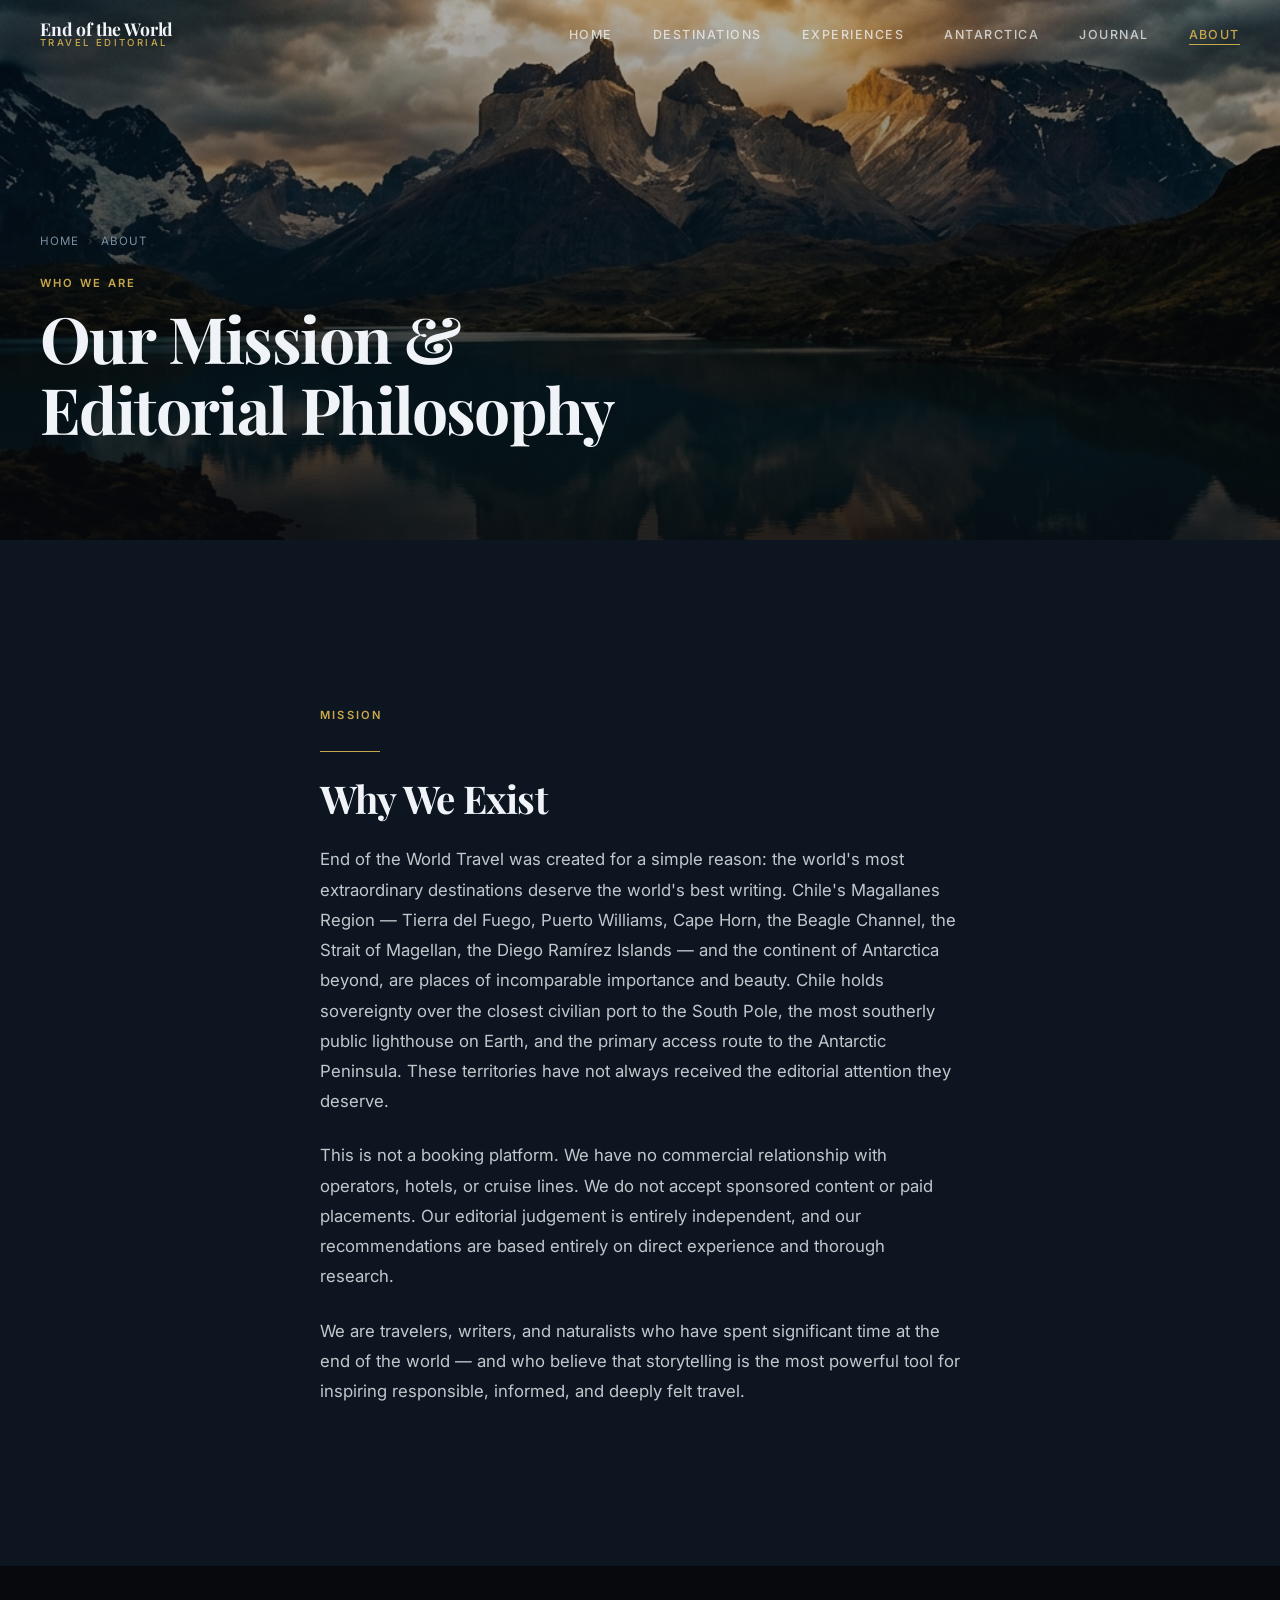
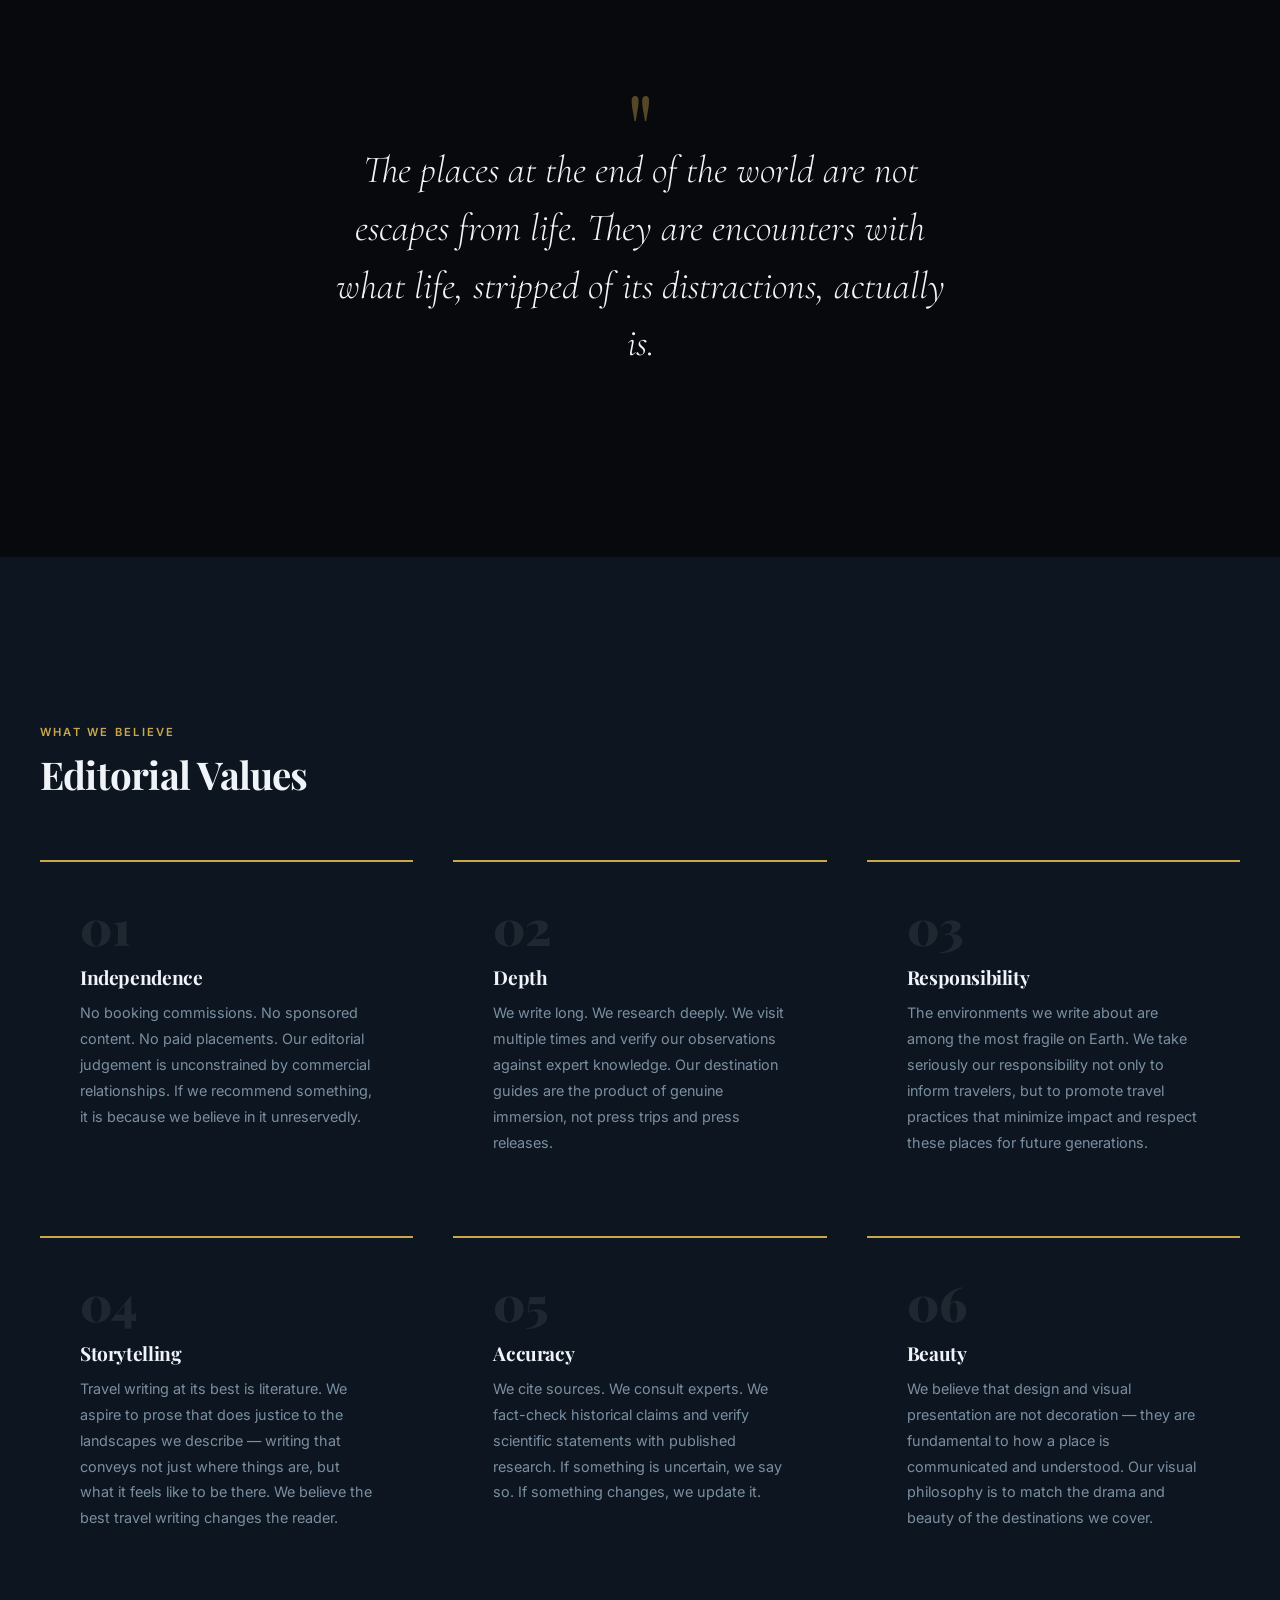
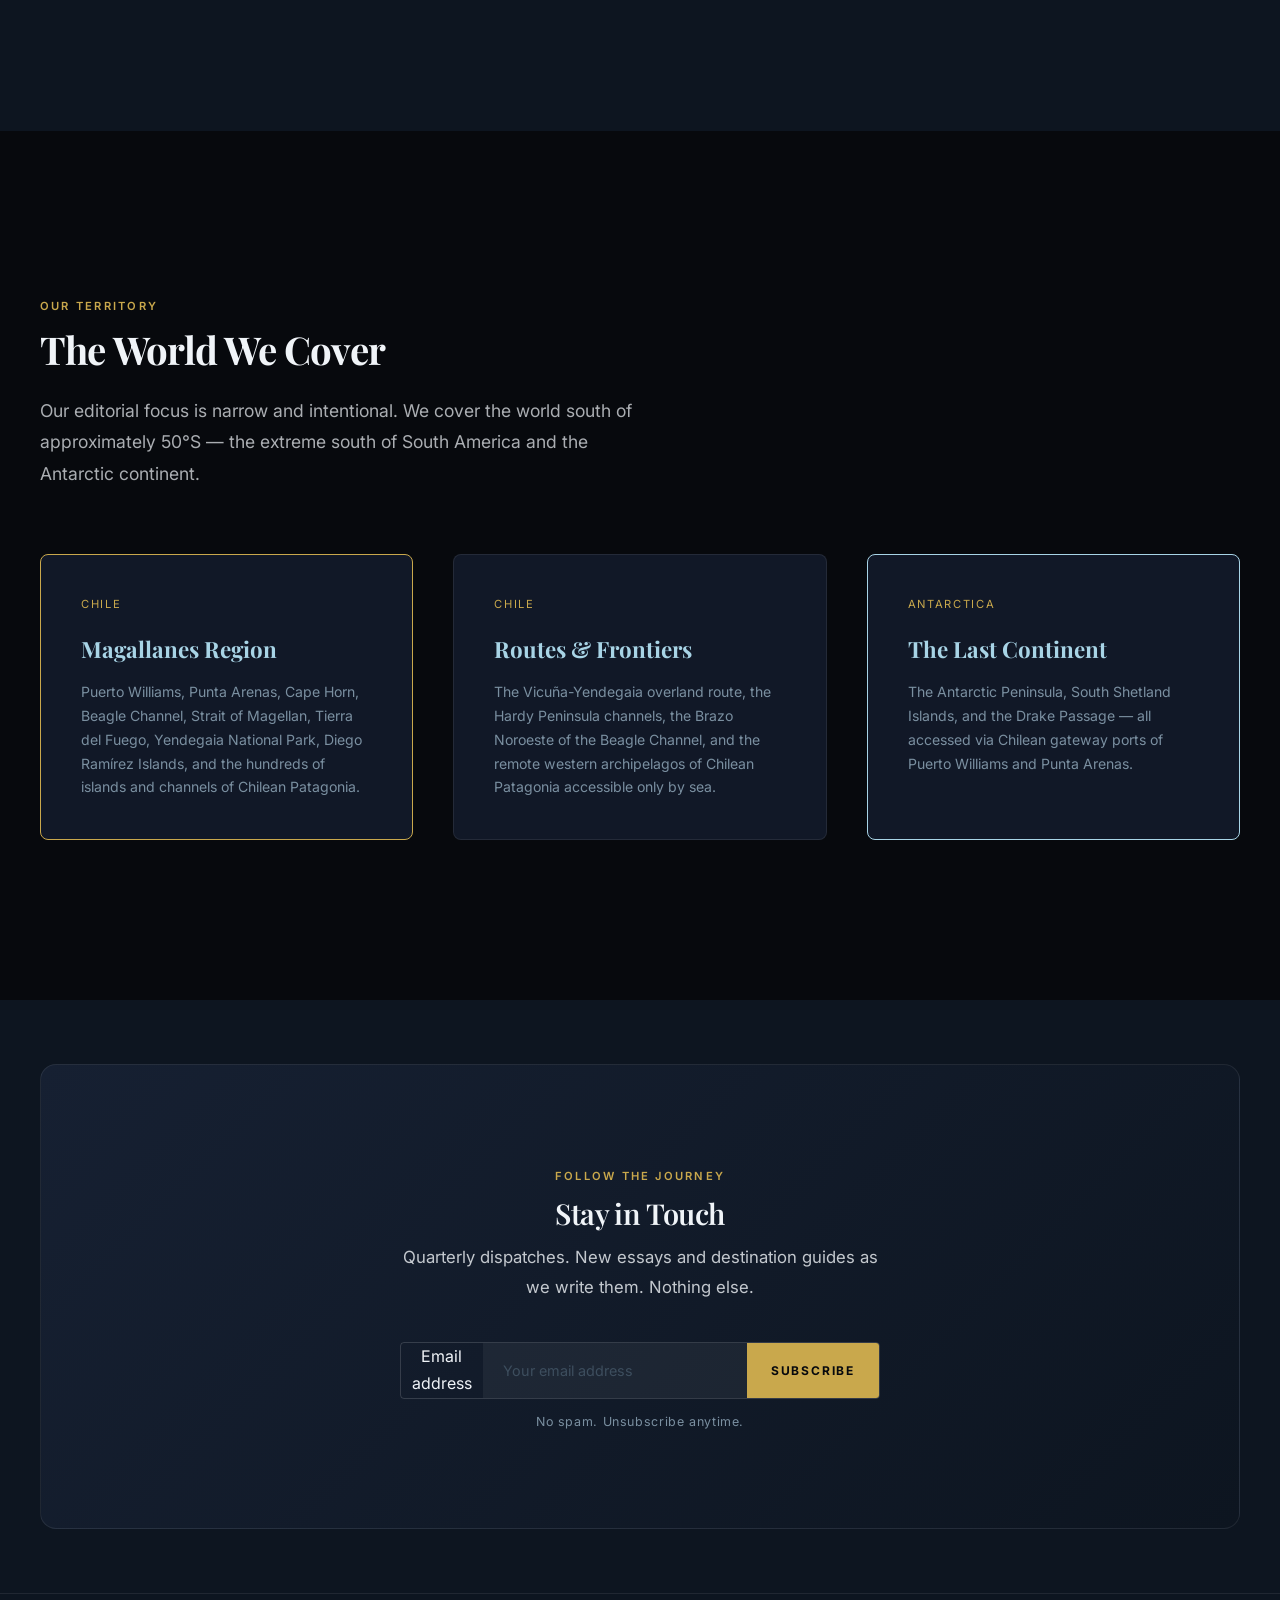
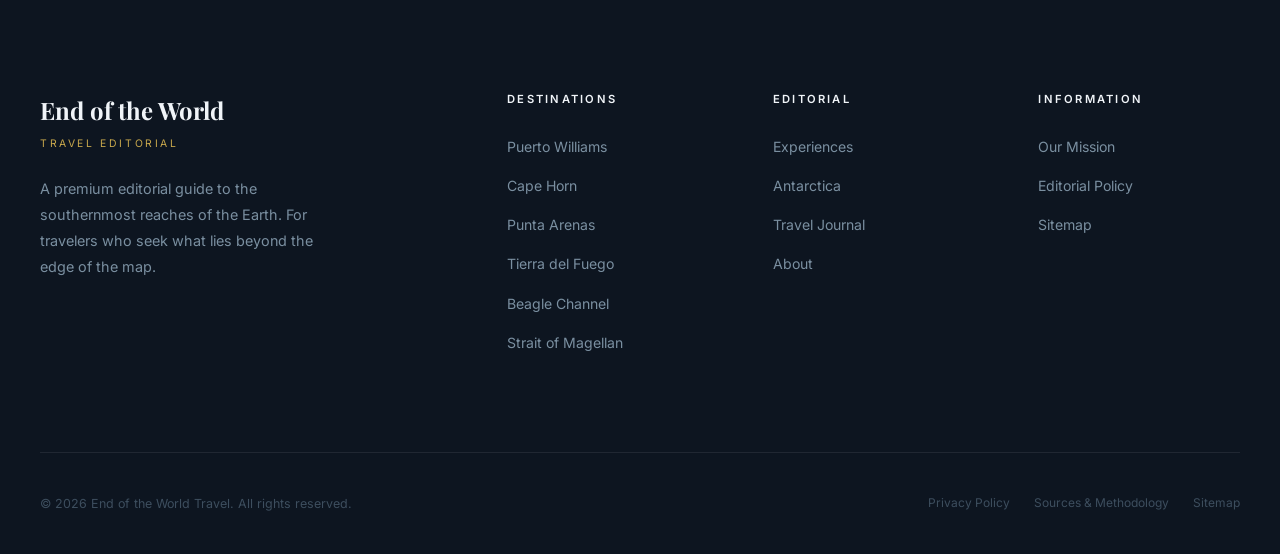
==== commit 9a1150d3: "Refine editorial pages and add sources methodology" ====
--- a/about.html
+++ b/about.html
@@ -1,277 +1,439 @@
-<!DOCTYPE html>
+<!doctype html>
 <html lang="en">
-<head>
-  <meta charset="UTF-8">
-  <meta name="viewport" content="width=device-width, initial-scale=1.0">
-  <title>About — End of the World Travel</title>
-  <meta name="description" content="About End of the World Travel: an independent editorial guide to Chilean Patagonia, Magallanes Region, Tierra del Fuego, Cape Horn, and Antarctica. Our mission, philosophy, and editorial commitment.">
-  <link rel="canonical" href="https://endoftheworldtravel.com/about.html">
-
-  <meta property="og:type" content="website">
-  <meta property="og:url" content="https://endoftheworldtravel.com/about.html">
-  <meta property="og:title" content="About — End of the World Travel">
-  <meta property="og:description" content="An independent editorial guide to the world's most remote destinations. No booking commissions. No sponsored content. Pure editorial.">
-  <meta property="og:image" content="https://endoftheworldtravel.com/images/hero-patagonia.jpg">
-  <meta name="twitter:card" content="summary_large_image">
-
-  <script type="application/ld+json">
-  {
-    "@context": "https://schema.org",
-    "@type": "Organization",
-    "name": "End of the World Travel",
-    "url": "https://endoftheworldtravel.com",
-    "description": "A premium independent editorial guide to Chile's southernmost territories: Magallanes Region, Tierra del Fuego, Cape Horn, Puerto Williams, Diego Ramírez Islands, and Antarctica.",
-    "foundingDate": "2024",
-    "areaServed": ["Magallanes Region", "Chilean Patagonia", "Tierra del Fuego Chile", "Puerto Williams", "Cape Horn", "Beagle Channel", "Strait of Magellan", "Diego Ramírez Islands", "Yendegaia", "Antarctica"]
-  }
-  </script>
-
-  <link rel="stylesheet" href="css/style.css">
-  <link rel="icon" href="data:image/svg+xml,<svg xmlns='http://www.w3.org/2000/svg' viewBox='0 0 100 100'><text y='.9em' font-size='90'>🧭</text></svg>">
-</head>
-<body>
-
-  <nav class="nav" id="nav" aria-label="Main navigation">
-    <a href="index.html" class="nav__logo">
-      <span class="nav__logo-main">End of the World</span>
-      <span class="nav__logo-sub">Travel Editorial</span>
-    </a>
-    <ul class="nav__links" role="list">
-      <li><a href="index.html" class="nav__link">Home</a></li>
-      <li><a href="destinations.html" class="nav__link">Destinations</a></li>
-      <li><a href="experiences.html" class="nav__link">Experiences</a></li>
-      <li><a href="antarctica.html" class="nav__link">Antarctica</a></li>
-      <li><a href="journal.html" class="nav__link">Journal</a></li>
-      <li><a href="about.html" class="nav__link">About</a></li>
-    </ul>
-    <button class="nav__hamburger" id="hamburger" aria-label="Open menu"><span></span><span></span><span></span></button>
-  </nav>
-  <div class="nav__mobile" id="mobileNav" role="dialog">
-    <button class="nav__close" id="navClose">✕</button>
-    <a href="index.html" class="nav__mobile-link">Home</a>
-    <a href="destinations.html" class="nav__mobile-link">Destinations</a>
-    <a href="experiences.html" class="nav__mobile-link">Experiences</a>
-    <a href="antarctica.html" class="nav__mobile-link">Antarctica</a>
-    <a href="journal.html" class="nav__mobile-link">Journal</a>
-    <a href="about.html" class="nav__mobile-link">About</a>
-  </div>
-
-  <main id="main-content">
-
-    <!-- Page Hero -->
-    <section class="page-hero" aria-label="About hero">
-      <div class="page-hero__bg">
-        <img src="images/hero-patagonia.jpg" alt="Patagonian landscape at golden hour" class="page-hero__img" fetchpriority="high">
-        <div class="page-hero__overlay"></div>
+  <head>
+    <meta charset="UTF-8" />
+    <meta name="viewport" content="width=device-width, initial-scale=1.0" />
+    <title>About — End of the World Travel</title>
+    <meta
+      name="description"
+      content="About End of the World Travel: an independent editorial guide to Chilean Patagonia, Magallanes Region, Tierra del Fuego, Cape Horn, and Antarctica. Our mission, philosophy, and editorial commitment."
+    />
+    <link rel="canonical" href="https://endoftheworld.travel/about.html" />
+
+    <meta property="og:type" content="website" />
+    <meta property="og:url" content="https://endoftheworld.travel/about.html" />
+    <meta property="og:title" content="About — End of the World Travel" />
+    <meta
+      property="og:description"
+      content="An independent editorial guide to the world's most remote destinations. No booking commissions. No sponsored content. Pure editorial."
+    />
+    <meta
+      property="og:image"
+      content="https://endoftheworld.travel/images/hero-patagonia.jpg"
+    />
+    <meta name="twitter:card" content="summary_large_image" />
+
+    <script type="application/ld+json">
+      {
+        "@context": "https://schema.org",
+        "@type": "Organization",
+        "name": "End of the World Travel",
+        "url": "https://endoftheworld.travel",
+        "description": "A premium independent editorial guide to Chile's southernmost territories: Magallanes Region, Tierra del Fuego, Cape Horn, Puerto Williams, Diego Ramírez Islands, and Antarctica.",
+        "foundingDate": "2024",
+        "areaServed": [
+          "Magallanes Region",
+          "Chilean Patagonia",
+          "Tierra del Fuego Chile",
+          "Puerto Williams",
+          "Cape Horn",
+          "Beagle Channel",
+          "Strait of Magellan",
+          "Diego Ramírez Islands",
+          "Yendegaia",
+          "Antarctica"
+        ]
+      }
+    </script>
+
+    <link rel="stylesheet" href="css/style.css" />
+    <link
+      rel="icon"
+      href="data:image/svg+xml,<svg xmlns='http://www.w3.org/2000/svg' viewBox='0 0 100 100'><text y='.9em' font-size='90'>🧭</text></svg>"
+    />
+  </head>
+  <body>
+    <nav class="nav" id="nav" aria-label="Main navigation">
+      <a href="index.html" class="nav__logo">
+        <span class="nav__logo-main">End of the World</span>
+        <span class="nav__logo-sub">Travel Editorial</span>
+      </a>
+      <ul class="nav__links" role="list">
+        <li><a href="index.html" class="nav__link">Home</a></li>
+        <li><a href="destinations.html" class="nav__link">Destinations</a></li>
+        <li><a href="experiences.html" class="nav__link">Experiences</a></li>
+        <li><a href="antarctica.html" class="nav__link">Antarctica</a></li>
+        <li><a href="journal.html" class="nav__link">Journal</a></li>
+        <li><a href="about.html" class="nav__link">About</a></li>
+      </ul>
+      <button class="nav__hamburger" id="hamburger" aria-label="Open menu">
+        <span></span><span></span><span></span>
+      </button>
+    </nav>
+    <div class="nav__mobile" id="mobileNav" role="dialog">
+      <button class="nav__close" id="navClose">✕</button>
+      <a href="index.html" class="nav__mobile-link">Home</a>
+      <a href="destinations.html" class="nav__mobile-link">Destinations</a>
+      <a href="experiences.html" class="nav__mobile-link">Experiences</a>
+      <a href="antarctica.html" class="nav__mobile-link">Antarctica</a>
+      <a href="journal.html" class="nav__mobile-link">Journal</a>
+      <a href="about.html" class="nav__mobile-link">About</a>
+    </div>
+
+    <main id="main-content">
+      <!-- Page Hero -->
+      <section class="page-hero" aria-label="About hero">
+        <div class="page-hero__bg">
+          <img
+            src="images/hero-patagonia.jpg"
+            alt="Patagonian landscape at golden hour"
+            class="page-hero__img"
+            fetchpriority="high"
+          />
+          <div class="page-hero__overlay"></div>
+        </div>
+        <div class="page-hero__content">
+          <div class="container">
+            <nav class="breadcrumb" aria-label="Breadcrumb">
+              <a href="index.html">Home</a>
+              <span class="breadcrumb__sep">›</span>
+              <span>About</span>
+            </nav>
+            <span class="text-label">Who We Are</span>
+            <h1 class="text-hero" style="margin-top: 0.5rem">
+              Our Mission &<br />Editorial Philosophy
+            </h1>
+          </div>
+        </div>
+      </section>
+
+      <!-- Mission Statement -->
+      <section
+        class="section section--dark"
+        id="mission"
+        aria-labelledby="mission-title"
+      >
+        <div class="container--narrow">
+          <div class="fade-in">
+            <span class="text-label">Mission</span>
+            <div class="divider"></div>
+            <h2 class="text-section" id="mission-title">Why We Exist</h2>
+            <p class="text-body" style="margin-top: var(--space-md)">
+              End of the World Travel was created for a simple reason: the
+              world's most extraordinary destinations deserve the world's best
+              writing. Chile's Magallanes Region — Tierra del Fuego, Puerto
+              Williams, Cape Horn, the Beagle Channel, the Strait of Magellan,
+              the Diego Ramírez Islands — and the continent of Antarctica
+              beyond, are places of incomparable importance and beauty. Chile
+              holds sovereignty over the closest civilian port to the South
+              Pole, the most southerly public lighthouse on Earth, and the
+              primary access route to the Antarctic Peninsula. These territories
+              have not always received the editorial attention they deserve.
+            </p>
+            <p class="text-body" style="margin-top: var(--space-md)">
+              This is not a booking platform. We have no commercial relationship
+              with operators, hotels, or cruise lines. We do not accept
+              sponsored content or paid placements. Our editorial judgement is
+              entirely independent, and our recommendations are based entirely
+              on direct experience and thorough research.
+            </p>
+            <p class="text-body" style="margin-top: var(--space-md)">
+              We are travelers, writers, and naturalists who have spent
+              significant time at the end of the world — and who believe that
+              storytelling is the most powerful tool for inspiring responsible,
+              informed, and deeply felt travel.
+            </p>
+          </div>
+        </div>
+      </section>
+
+      <!-- About Hero Text -->
+      <div class="about-hero-text fade-in">
+        <div class="container--narrow">
+          <span class="pullquote__mark" aria-hidden="true">"</span>
+          <p class="pullquote__text">
+            The places at the end of the world are not escapes from life. They
+            are encounters with what life, stripped of its distractions,
+            actually is.
+          </p>
+        </div>
       </div>
-      <div class="page-hero__content">
+
+      <!-- Values -->
+      <section
+        class="section section--dark"
+        id="editorial"
+        aria-labelledby="values-title"
+      >
         <div class="container">
-          <nav class="breadcrumb" aria-label="Breadcrumb">
-            <a href="index.html">Home</a>
-            <span class="breadcrumb__sep">›</span>
-            <span>About</span>
-          </nav>
-          <span class="text-label">Who We Are</span>
-          <h1 class="text-hero" style="margin-top:0.5rem;">Our Mission &<br>Editorial Philosophy</h1>
+          <div class="section__header fade-in">
+            <span class="text-label">What We Believe</span>
+            <h2 class="text-section section__title" id="values-title">
+              Editorial Values
+            </h2>
+          </div>
+
+          <div class="about-values">
+            <div class="value-card fade-in">
+              <div class="value-card__number">01</div>
+              <h3 class="value-card__title">Independence</h3>
+              <p class="value-card__body">
+                No booking commissions. No sponsored content. No paid
+                placements. Our editorial judgement is unconstrained by
+                commercial relationships. If we recommend something, it is
+                because we believe in it unreservedly.
+              </p>
+            </div>
+
+            <div class="value-card fade-in">
+              <div class="value-card__number">02</div>
+              <h3 class="value-card__title">Depth</h3>
+              <p class="value-card__body">
+                We write long. We research deeply. We visit multiple times and
+                verify our observations against expert knowledge. Our
+                destination guides are the product of genuine immersion, not
+                press trips and press releases.
+              </p>
+            </div>
+
+            <div class="value-card fade-in">
+              <div class="value-card__number">03</div>
+              <h3 class="value-card__title">Responsibility</h3>
+              <p class="value-card__body">
+                The environments we write about are among the most fragile on
+                Earth. We take seriously our responsibility not only to inform
+                travelers, but to promote travel practices that minimize impact
+                and respect these places for future generations.
+              </p>
+            </div>
+
+            <div class="value-card fade-in">
+              <div class="value-card__number">04</div>
+              <h3 class="value-card__title">Storytelling</h3>
+              <p class="value-card__body">
+                Travel writing at its best is literature. We aspire to prose
+                that does justice to the landscapes we describe — writing that
+                conveys not just where things are, but what it feels like to be
+                there. We believe the best travel writing changes the reader.
+              </p>
+            </div>
+
+            <div class="value-card fade-in">
+              <div class="value-card__number">05</div>
+              <h3 class="value-card__title">Accuracy</h3>
+              <p class="value-card__body">
+                We cite sources. We consult experts. We fact-check historical
+                claims and verify scientific statements with published research.
+                If something is uncertain, we say so. If something changes, we
+                update it.
+              </p>
+            </div>
+
+            <div class="value-card fade-in">
+              <div class="value-card__number">06</div>
+              <h3 class="value-card__title">Beauty</h3>
+              <p class="value-card__body">
+                We believe that design and visual presentation are not
+                decoration — they are fundamental to how a place is communicated
+                and understood. Our visual philosophy is to match the drama and
+                beauty of the destinations we cover.
+              </p>
+            </div>
+          </div>
+        </div>
+      </section>
+
+      <!-- What We Cover -->
+      <section class="section" aria-labelledby="coverage-title">
+        <div class="container">
+          <div class="section__header fade-in">
+            <span class="text-label">Our Territory</span>
+            <h2 class="text-section section__title" id="coverage-title">
+              The World We Cover
+            </h2>
+            <p class="section__lead">
+              Our editorial focus is narrow and intentional. We cover the world
+              south of approximately 50°S — the extreme south of South America
+              and the Antarctic continent.
+            </p>
+          </div>
+
+          <div class="grid-3 fade-in">
+            <div
+              class="season-card"
+              style="padding: var(--space-lg); border-color: var(--color-gold)"
+            >
+              <div class="season-card__name">Chile</div>
+              <div class="season-card__month">Magallanes Region</div>
+              <p class="season-card__desc" style="margin-top: 0.75rem">
+                Puerto Williams, Punta Arenas, Cape Horn, Beagle Channel, Strait
+                of Magellan, Tierra del Fuego, Yendegaia National Park, Diego
+                Ramírez Islands, and the hundreds of islands and channels of
+                Chilean Patagonia.
+              </p>
+            </div>
+
+            <div class="season-card" style="padding: var(--space-lg)">
+              <div class="season-card__name">Chile</div>
+              <div class="season-card__month">Routes &amp; Frontiers</div>
+              <p class="season-card__desc" style="margin-top: 0.75rem">
+                The Vicuña-Yendegaia overland route, the Hardy Peninsula
+                channels, the Brazo Noroeste of the Beagle Channel, and the
+                remote western archipelagos of Chilean Patagonia accessible only
+                by sea.
+              </p>
+            </div>
+
+            <div
+              class="season-card"
+              style="padding: var(--space-lg); border-color: var(--color-ice)"
+            >
+              <div class="season-card__name">Antarctica</div>
+              <div class="season-card__month">The Last Continent</div>
+              <p class="season-card__desc" style="margin-top: 0.75rem">
+                The Antarctic Peninsula, South Shetland Islands, and the Drake
+                Passage — all accessed via Chilean gateway ports of Puerto
+                Williams and Punta Arenas.
+              </p>
+            </div>
+          </div>
+        </div>
+      </section>
+
+      <!-- CTA -->
+      <section class="section--sm section--dark">
+        <div class="container">
+          <div class="newsletter fade-in">
+            <span class="text-label">Follow the Journey</span>
+            <h2
+              class="text-card-title"
+              style="margin-top: 0.5rem; font-size: 1.8rem"
+            >
+              Stay in Touch
+            </h2>
+            <p
+              class="text-body"
+              style="
+                margin-top: 0.75rem;
+                max-width: 500px;
+                margin-left: auto;
+                margin-right: auto;
+              "
+            >
+              Quarterly dispatches. New essays and destination guides as we
+              write them. Nothing else.
+            </p>
+            <form class="newsletter__form" aria-label="Newsletter signup">
+              <label for="about-email" class="sr-only">Email address</label>
+              <input
+                type="email"
+                id="about-email"
+                name="email"
+                class="newsletter__input"
+                placeholder="Your email address"
+                required
+                autocomplete="email"
+              />
+              <button type="submit" class="newsletter__btn">Subscribe</button>
+            </form>
+            <p class="text-caption" style="margin-top: 0.75rem">
+              No spam. Unsubscribe anytime.
+            </p>
+          </div>
+        </div>
+      </section>
+    </main>
+
+    <footer class="footer" role="contentinfo">
+      <div class="container">
+        <div class="footer__top">
+          <div>
+            <div class="footer__brand-name">End of the World</div>
+            <div class="footer__brand-sub">Travel Editorial</div>
+            <p class="footer__tagline">
+              A premium editorial guide to the southernmost reaches of the
+              Earth. For travelers who seek what lies beyond the edge of the
+              map.
+            </p>
+          </div>
+          <div>
+            <div class="footer__col-title">Destinations</div>
+            <ul class="footer__links" role="list">
+              <li>
+                <a href="destinations.html#puerto-williams" class="footer__link"
+                  >Puerto Williams</a
+                >
+              </li>
+              <li>
+                <a href="destinations.html#cape-horn" class="footer__link"
+                  >Cape Horn</a
+                >
+              </li>
+              <li>
+                <a href="destinations.html#punta-arenas" class="footer__link"
+                  >Punta Arenas</a
+                >
+              </li>
+              <li>
+                <a
+                  href="destinations.html#tierra-del-fuego"
+                  class="footer__link"
+                  >Tierra del Fuego</a
+                >
+              </li>
+              <li>
+                <a href="destinations.html#beagle-channel" class="footer__link"
+                  >Beagle Channel</a
+                >
+              </li>
+              <li>
+                <a
+                  href="destinations.html#strait-of-magellan"
+                  class="footer__link"
+                  >Strait of Magellan</a
+                >
+              </li>
+            </ul>
+          </div>
+          <div>
+            <div class="footer__col-title">Editorial</div>
+            <ul class="footer__links" role="list">
+              <li>
+                <a href="experiences.html" class="footer__link">Experiences</a>
+              </li>
+              <li>
+                <a href="antarctica.html" class="footer__link">Antarctica</a>
+              </li>
+              <li>
+                <a href="journal.html" class="footer__link">Travel Journal</a>
+              </li>
+              <li><a href="about.html" class="footer__link">About</a></li>
+            </ul>
+          </div>
+          <div>
+            <div class="footer__col-title">Information</div>
+            <ul class="footer__links" role="list">
+              <li><a href="#mission" class="footer__link">Our Mission</a></li>
+              <li>
+                <a href="#editorial" class="footer__link">Editorial Policy</a>
+              </li>
+              <li><a href="sitemap.xml" class="footer__link">Sitemap</a></li>
+            </ul>
+          </div>
+        </div>
+        <div class="footer__bottom">
+          <p class="footer__copy">
+            &copy; 2026 End of the World Travel. All rights reserved.
+          </p>
+          <div class="footer__legal">
+            <a href="#" class="footer__legal-link">Privacy Policy</a>
+            <a href="sources-methodology.html" class="footer__legal-link">Sources & Methodology</a>
+            <a href="sitemap.xml" class="footer__legal-link">Sitemap</a>
+          </div>
         </div>
       </div>
-    </section>
-
-    <!-- Mission Statement -->
-    <section class="section section--dark" id="mission" aria-labelledby="mission-title">
-      <div class="container--narrow">
-        <div class="fade-in">
-          <span class="text-label">Mission</span>
-          <div class="divider"></div>
-          <h2 class="text-section" id="mission-title">Why We Exist</h2>
-          <p class="text-body" style="margin-top:var(--space-md);">
-            End of the World Travel was created for a simple reason: the world's most extraordinary destinations deserve the world's best writing. Chile's Magallanes Region — Tierra del Fuego, Puerto Williams, Cape Horn, the Beagle Channel, the Strait of Magellan, the Diego Ramírez Islands — and the continent of Antarctica beyond, are places of incomparable importance and beauty. Chile holds sovereignty over the closest civilian port to the South Pole, the most southerly public lighthouse on Earth, and the primary access route to the Antarctic Peninsula. These territories have not always received the editorial attention they deserve.
-          </p>
-          <p class="text-body" style="margin-top:var(--space-md);">
-            This is not a booking platform. We have no commercial relationship with operators, hotels, or cruise lines. We do not accept sponsored content or paid placements. Our editorial judgement is entirely independent, and our recommendations are based entirely on direct experience and thorough research.
-          </p>
-          <p class="text-body" style="margin-top:var(--space-md);">
-            We are travelers, writers, and naturalists who have spent significant time at the end of the world — and who believe that storytelling is the most powerful tool for inspiring responsible, informed, and deeply felt travel.
-          </p>
-        </div>
-      </div>
-    </section>
-
-    <!-- About Hero Text -->
-    <div class="about-hero-text fade-in">
-      <div class="container--narrow">
-        <span class="pullquote__mark" aria-hidden="true">"</span>
-        <p class="pullquote__text">
-          The places at the end of the world are not escapes from life. They are encounters with what life, stripped of its distractions, actually is.
-        </p>
-      </div>
-    </div>
-
-    <!-- Values -->
-    <section class="section section--dark" id="editorial" aria-labelledby="values-title">
-      <div class="container">
-        <div class="section__header fade-in">
-          <span class="text-label">What We Believe</span>
-          <h2 class="text-section section__title" id="values-title">Editorial Values</h2>
-        </div>
-
-        <div class="about-values">
-          <div class="value-card fade-in">
-            <div class="value-card__number">01</div>
-            <h3 class="value-card__title">Independence</h3>
-            <p class="value-card__body">
-              No booking commissions. No sponsored content. No paid placements. Our editorial judgement is unconstrained by commercial relationships. If we recommend something, it is because we believe in it unreservedly.
-            </p>
-          </div>
-
-          <div class="value-card fade-in">
-            <div class="value-card__number">02</div>
-            <h3 class="value-card__title">Depth</h3>
-            <p class="value-card__body">
-              We write long. We research deeply. We visit multiple times and verify our observations against expert knowledge. Our destination guides are the product of genuine immersion, not press trips and press releases.
-            </p>
-          </div>
-
-          <div class="value-card fade-in">
-            <div class="value-card__number">03</div>
-            <h3 class="value-card__title">Responsibility</h3>
-            <p class="value-card__body">
-              The environments we write about are among the most fragile on Earth. We take seriously our responsibility not only to inform travelers, but to promote travel practices that minimize impact and respect these places for future generations.
-            </p>
-          </div>
-
-          <div class="value-card fade-in">
-            <div class="value-card__number">04</div>
-            <h3 class="value-card__title">Storytelling</h3>
-            <p class="value-card__body">
-              Travel writing at its best is literature. We aspire to prose that does justice to the landscapes we describe — writing that conveys not just where things are, but what it feels like to be there. We believe the best travel writing changes the reader.
-            </p>
-          </div>
-
-          <div class="value-card fade-in">
-            <div class="value-card__number">05</div>
-            <h3 class="value-card__title">Accuracy</h3>
-            <p class="value-card__body">
-              We cite sources. We consult experts. We fact-check historical claims and verify scientific statements with published research. If something is uncertain, we say so. If something changes, we update it.
-            </p>
-          </div>
-
-          <div class="value-card fade-in">
-            <div class="value-card__number">06</div>
-            <h3 class="value-card__title">Beauty</h3>
-            <p class="value-card__body">
-              We believe that design and visual presentation are not decoration — they are fundamental to how a place is communicated and understood. Our visual philosophy is to match the drama and beauty of the destinations we cover.
-            </p>
-          </div>
-        </div>
-      </div>
-    </section>
-
-    <!-- What We Cover -->
-    <section class="section" aria-labelledby="coverage-title">
-      <div class="container">
-        <div class="section__header fade-in">
-          <span class="text-label">Our Territory</span>
-          <h2 class="text-section section__title" id="coverage-title">The World We Cover</h2>
-          <p class="section__lead">Our editorial focus is narrow and intentional. We cover the world south of approximately 50°S — the extreme south of South America and the Antarctic continent.</p>
-        </div>
-
-        <div class="grid-3 fade-in">
-          <div class="season-card" style="padding:var(--space-lg);border-color:var(--color-gold);">
-            <div class="season-card__name">Chile</div>
-            <div class="season-card__month">Magallanes Region</div>
-            <p class="season-card__desc" style="margin-top:0.75rem;">
-              Puerto Williams, Punta Arenas, Cape Horn, Beagle Channel, Strait of Magellan, Tierra del Fuego, Yendegaia National Park, Diego Ramírez Islands, and the hundreds of islands and channels of Chilean Patagonia.
-            </p>
-          </div>
-
-          <div class="season-card" style="padding:var(--space-lg);">
-            <div class="season-card__name">Chile</div>
-            <div class="season-card__month">Routes &amp; Frontiers</div>
-            <p class="season-card__desc" style="margin-top:0.75rem;">
-              The Vicuña-Yendegaia overland route, the Hardy Peninsula channels, the Brazo Noroeste of the Beagle Channel, and the remote western archipelagos of Chilean Patagonia accessible only by sea.
-            </p>
-          </div>
-
-          <div class="season-card" style="padding:var(--space-lg);border-color:var(--color-ice);">
-            <div class="season-card__name">Antarctica</div>
-            <div class="season-card__month">The Last Continent</div>
-            <p class="season-card__desc" style="margin-top:0.75rem;">
-              The Antarctic Peninsula, South Shetland Islands, and the Drake Passage — all accessed via Chilean gateway ports of Puerto Williams and Punta Arenas.
-            </p>
-          </div>
-        </div>
-      </div>
-    </section>
-
-    <!-- CTA -->
-    <section class="section--sm section--dark">
-      <div class="container">
-        <div class="newsletter fade-in">
-          <span class="text-label">Follow the Journey</span>
-          <h2 class="text-card-title" style="margin-top:0.5rem;font-size:1.8rem;">Stay in Touch</h2>
-          <p class="text-body" style="margin-top:0.75rem;max-width:500px;margin-left:auto;margin-right:auto;">
-            Quarterly dispatches. New essays and destination guides as we write them. Nothing else.
-          </p>
-          <form class="newsletter__form" aria-label="Newsletter signup">
-            <label for="about-email" class="sr-only">Email address</label>
-            <input type="email" id="about-email" name="email" class="newsletter__input" placeholder="Your email address" required autocomplete="email">
-            <button type="submit" class="newsletter__btn">Subscribe</button>
-          </form>
-          <p class="text-caption" style="margin-top:0.75rem;">No spam. Unsubscribe anytime.</p>
-        </div>
-      </div>
-    </section>
-
-  </main>
-
-  <footer class="footer" role="contentinfo">
-    <div class="container">
-      <div class="footer__top">
-        <div>
-          <div class="footer__brand-name">End of the World</div>
-          <div class="footer__brand-sub">Travel Editorial</div>
-          <p class="footer__tagline">A premium editorial guide to the southernmost reaches of the Earth. For travelers who seek what lies beyond the edge of the map.</p>
-        </div>
-        <div>
-          <div class="footer__col-title">Destinations</div>
-          <ul class="footer__links" role="list">
-            <li><a href="destinations.html#puerto-williams" class="footer__link">Puerto Williams</a></li>
-            <li><a href="destinations.html#cape-horn" class="footer__link">Cape Horn</a></li>
-            <li><a href="destinations.html#punta-arenas" class="footer__link">Punta Arenas</a></li>
-            <li><a href="destinations.html#tierra-del-fuego" class="footer__link">Tierra del Fuego</a></li>
-            <li><a href="destinations.html#beagle-channel" class="footer__link">Beagle Channel</a></li>
-            <li><a href="destinations.html#strait-of-magellan" class="footer__link">Strait of Magellan</a></li>
-          </ul>
-        </div>
-        <div>
-          <div class="footer__col-title">Editorial</div>
-          <ul class="footer__links" role="list">
-            <li><a href="experiences.html" class="footer__link">Experiences</a></li>
-            <li><a href="antarctica.html" class="footer__link">Antarctica</a></li>
-            <li><a href="journal.html" class="footer__link">Travel Journal</a></li>
-            <li><a href="about.html" class="footer__link">About</a></li>
-          </ul>
-        </div>
-        <div>
-          <div class="footer__col-title">Information</div>
-          <ul class="footer__links" role="list">
-            <li><a href="#mission" class="footer__link">Our Mission</a></li>
-            <li><a href="#editorial" class="footer__link">Editorial Policy</a></li>
-            <li><a href="sitemap.xml" class="footer__link">Sitemap</a></li>
-          </ul>
-        </div>
-      </div>
-      <div class="footer__bottom">
-        <p class="footer__copy">&copy; 2026 End of the World Travel. All rights reserved.</p>
-        <div class="footer__legal">
-          <a href="#" class="footer__legal-link">Privacy Policy</a>
-          <a href="sitemap.xml" class="footer__legal-link">Sitemap</a>
-        </div>
-      </div>
-    </div>
-  </footer>
-
-  <script src="js/main.js"></script>
-</body>
+    </footer>
+
+    <script src="js/main.js"></script>
+  </body>
 </html>
--- a/css/style.css
+++ b/css/style.css
@@ -580,11 +580,13 @@
   border-radius: var(--radius-md);
   cursor: pointer;
   display: block;
+  min-height: 620px;
 }
 
 .dest-card__img-wrap {
   position: relative;
-  aspect-ratio: 3/4;
+  height: 100%;
+  min-height: 620px;
   overflow: hidden;
 }
 
@@ -596,6 +598,8 @@
   width: 100%;
   height: 100%;
   object-fit: cover;
+  object-position: center top;
+  display: block;
   transition: transform 0.8s var(--ease);
 }
 
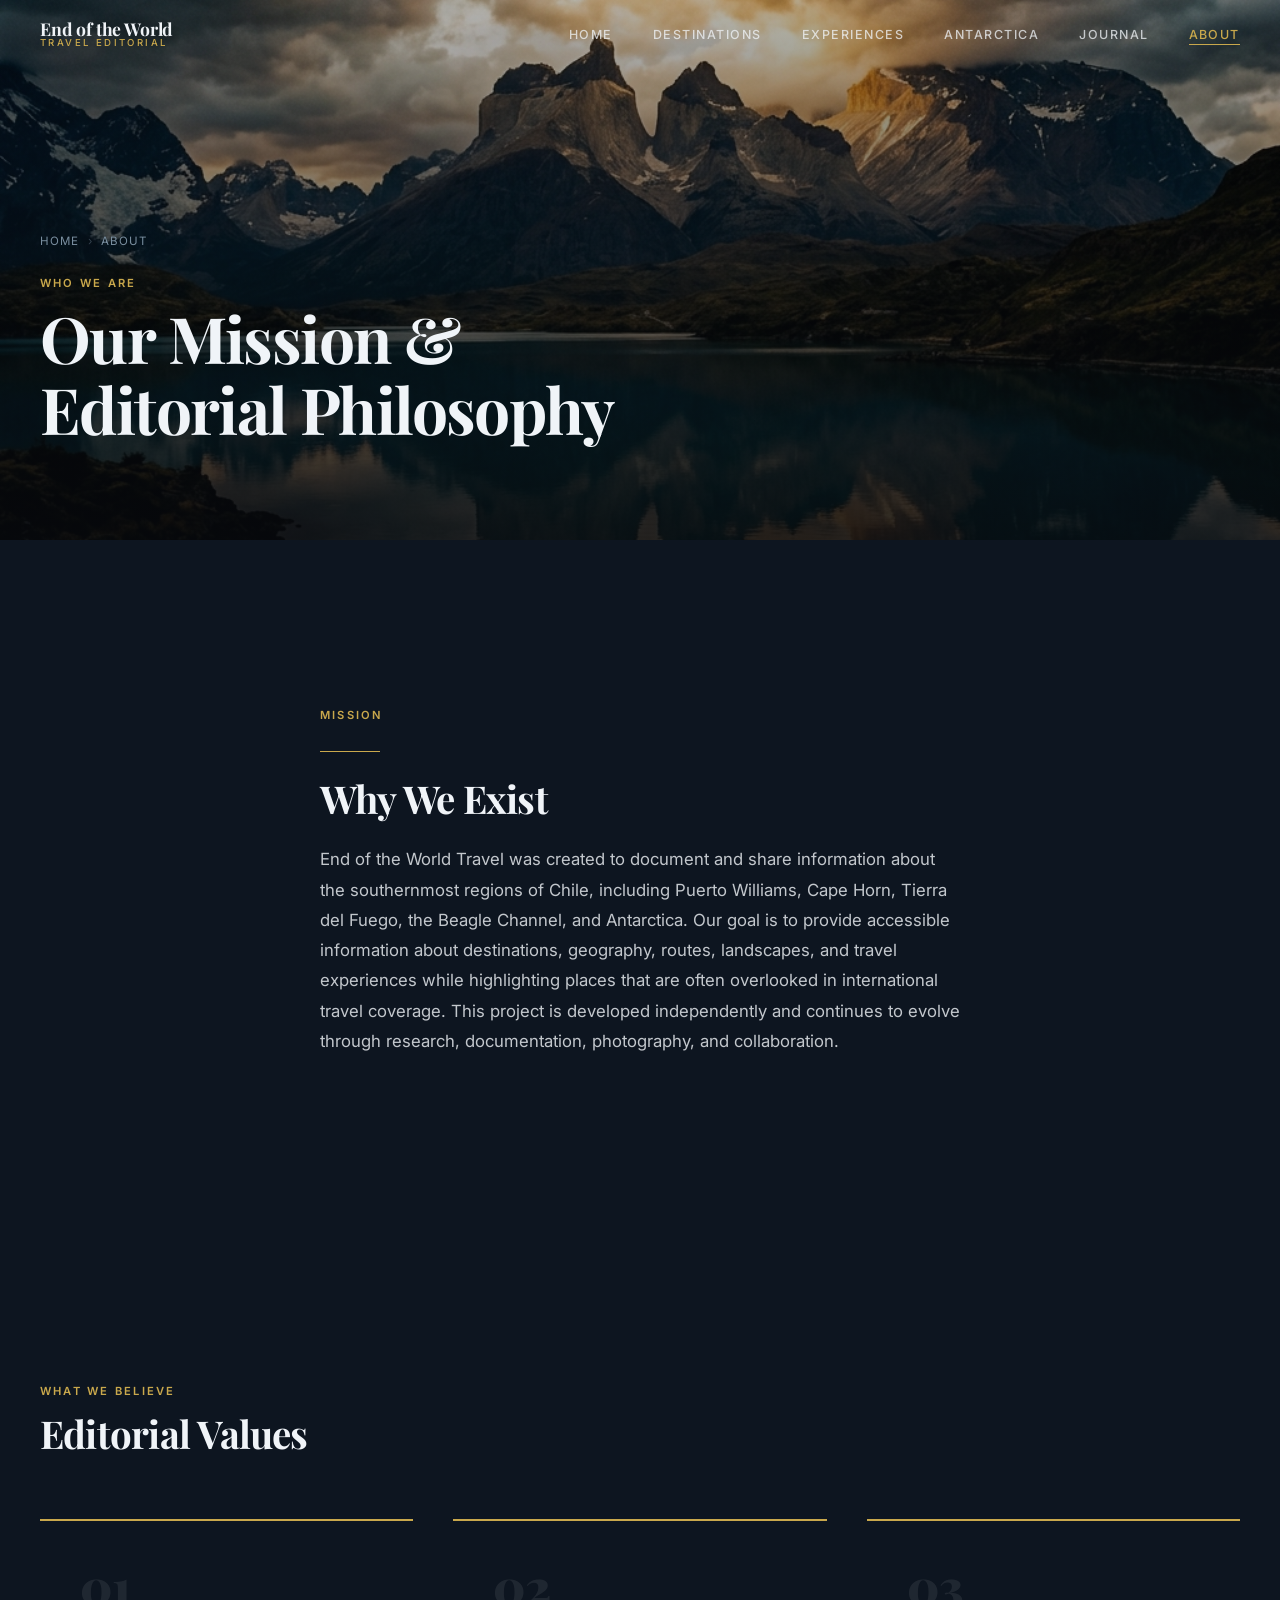
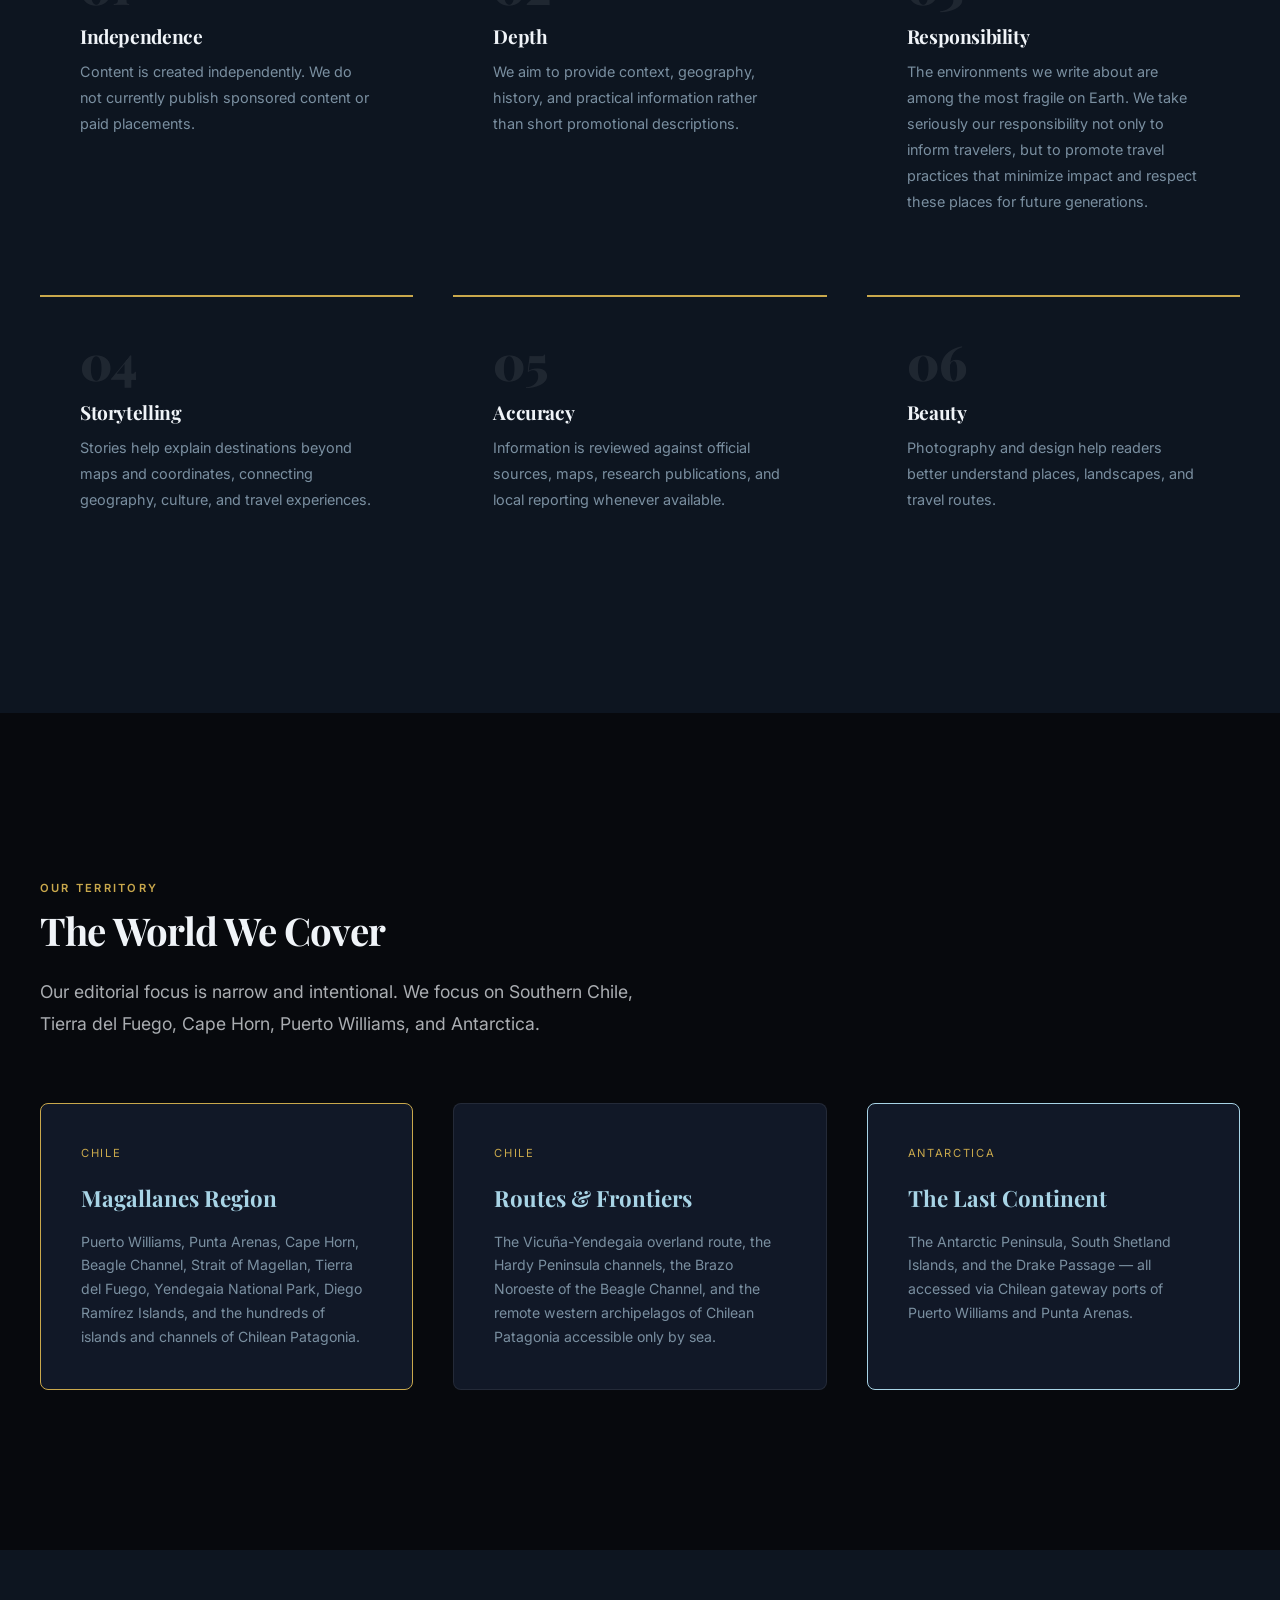
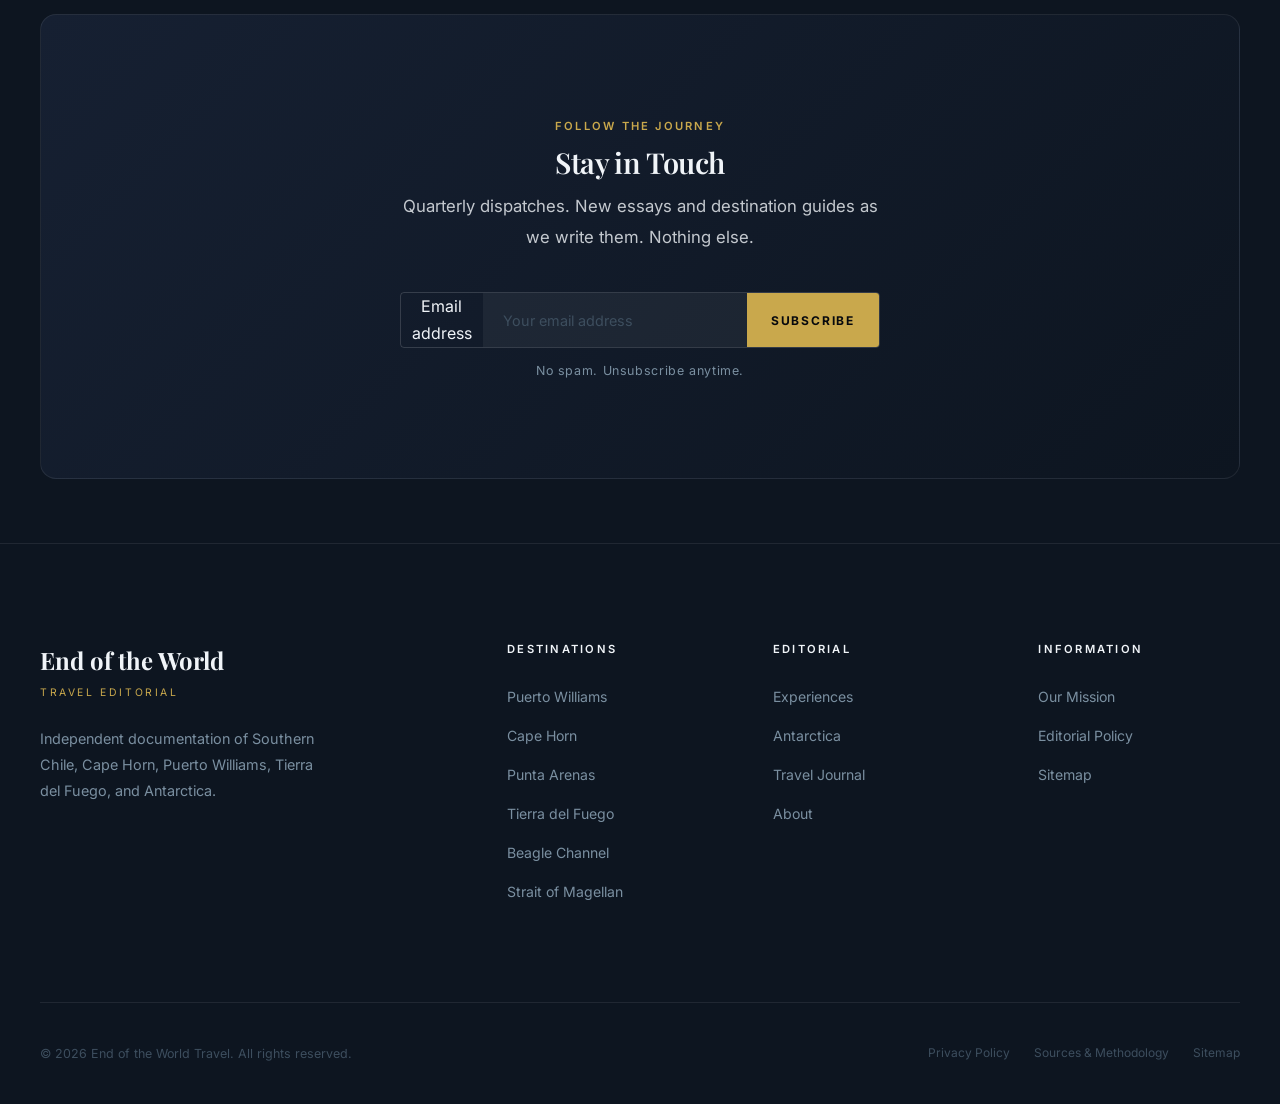
==== commit 8bf6e972: "Refine mission and editorial policy" ====
--- a/about.html
+++ b/about.html
@@ -119,45 +119,19 @@
             <div class="divider"></div>
             <h2 class="text-section" id="mission-title">Why We Exist</h2>
             <p class="text-body" style="margin-top: var(--space-md)">
-              End of the World Travel was created for a simple reason: the
-              world's most extraordinary destinations deserve the world's best
-              writing. Chile's Magallanes Region — Tierra del Fuego, Puerto
-              Williams, Cape Horn, the Beagle Channel, the Strait of Magellan,
-              the Diego Ramírez Islands — and the continent of Antarctica
-              beyond, are places of incomparable importance and beauty. Chile
-              holds sovereignty over the closest civilian port to the South
-              Pole, the most southerly public lighthouse on Earth, and the
-              primary access route to the Antarctic Peninsula. These territories
-              have not always received the editorial attention they deserve.
-            </p>
-            <p class="text-body" style="margin-top: var(--space-md)">
-              This is not a booking platform. We have no commercial relationship
-              with operators, hotels, or cruise lines. We do not accept
-              sponsored content or paid placements. Our editorial judgement is
-              entirely independent, and our recommendations are based entirely
-              on direct experience and thorough research.
-            </p>
-            <p class="text-body" style="margin-top: var(--space-md)">
-              We are travelers, writers, and naturalists who have spent
-              significant time at the end of the world — and who believe that
-              storytelling is the most powerful tool for inspiring responsible,
-              informed, and deeply felt travel.
-            </p>
-          </div>
-        </div>
-      </section>
-
-      <!-- About Hero Text -->
-      <div class="about-hero-text fade-in">
-        <div class="container--narrow">
-          <span class="pullquote__mark" aria-hidden="true">"</span>
-          <p class="pullquote__text">
-            The places at the end of the world are not escapes from life. They
-            are encounters with what life, stripped of its distractions,
-            actually is.
-          </p>
-        </div>
-      </div>
+             End of the World Travel was created to document and share information about the southernmost regions of Chile, including Puerto Williams, Cape Horn, Tierra del Fuego, the Beagle Channel, and Antarctica.
+
+Our goal is to provide accessible information about destinations, geography, routes, landscapes, and travel experiences while highlighting places that are often overlooked in international travel coverage.
+
+This project is developed independently and continues to evolve through research, documentation, photography, and collaboration.
+            </p>
+            
+           
+          </div>
+        </div>
+      </section>
+
+    
 
       <!-- Values -->
       <section
@@ -178,10 +152,7 @@
               <div class="value-card__number">01</div>
               <h3 class="value-card__title">Independence</h3>
               <p class="value-card__body">
-                No booking commissions. No sponsored content. No paid
-                placements. Our editorial judgement is unconstrained by
-                commercial relationships. If we recommend something, it is
-                because we believe in it unreservedly.
+                Content is created independently. We do not currently publish sponsored content or paid placements.
               </p>
             </div>
 
@@ -189,10 +160,7 @@
               <div class="value-card__number">02</div>
               <h3 class="value-card__title">Depth</h3>
               <p class="value-card__body">
-                We write long. We research deeply. We visit multiple times and
-                verify our observations against expert knowledge. Our
-                destination guides are the product of genuine immersion, not
-                press trips and press releases.
+                We aim to provide context, geography, history, and practical information rather than short promotional descriptions.
               </p>
             </div>
 
@@ -211,10 +179,7 @@
               <div class="value-card__number">04</div>
               <h3 class="value-card__title">Storytelling</h3>
               <p class="value-card__body">
-                Travel writing at its best is literature. We aspire to prose
-                that does justice to the landscapes we describe — writing that
-                conveys not just where things are, but what it feels like to be
-                there. We believe the best travel writing changes the reader.
+                Stories help explain destinations beyond maps and coordinates, connecting geography, culture, and travel experiences.
               </p>
             </div>
 
@@ -222,10 +187,7 @@
               <div class="value-card__number">05</div>
               <h3 class="value-card__title">Accuracy</h3>
               <p class="value-card__body">
-                We cite sources. We consult experts. We fact-check historical
-                claims and verify scientific statements with published research.
-                If something is uncertain, we say so. If something changes, we
-                update it.
+                Information is reviewed against official sources, maps, research publications, and local reporting whenever available.
               </p>
             </div>
 
@@ -233,10 +195,7 @@
               <div class="value-card__number">06</div>
               <h3 class="value-card__title">Beauty</h3>
               <p class="value-card__body">
-                We believe that design and visual presentation are not
-                decoration — they are fundamental to how a place is communicated
-                and understood. Our visual philosophy is to match the drama and
-                beauty of the destinations we cover.
+                Photography and design help readers better understand places, landscapes, and travel routes.
               </p>
             </div>
           </div>
@@ -252,9 +211,7 @@
               The World We Cover
             </h2>
             <p class="section__lead">
-              Our editorial focus is narrow and intentional. We cover the world
-              south of approximately 50°S — the extreme south of South America
-              and the Antarctic continent.
+              Our editorial focus is narrow and intentional. We focus on Southern Chile, Tierra del Fuego, Cape Horn, Puerto Williams, and Antarctica.
             </p>
           </div>
 
@@ -351,9 +308,7 @@
             <div class="footer__brand-name">End of the World</div>
             <div class="footer__brand-sub">Travel Editorial</div>
             <p class="footer__tagline">
-              A premium editorial guide to the southernmost reaches of the
-              Earth. For travelers who seek what lies beyond the edge of the
-              map.
+             Independent documentation of Southern Chile, Cape Horn, Puerto Williams, Tierra del Fuego, and Antarctica.
             </p>
           </div>
           <div>
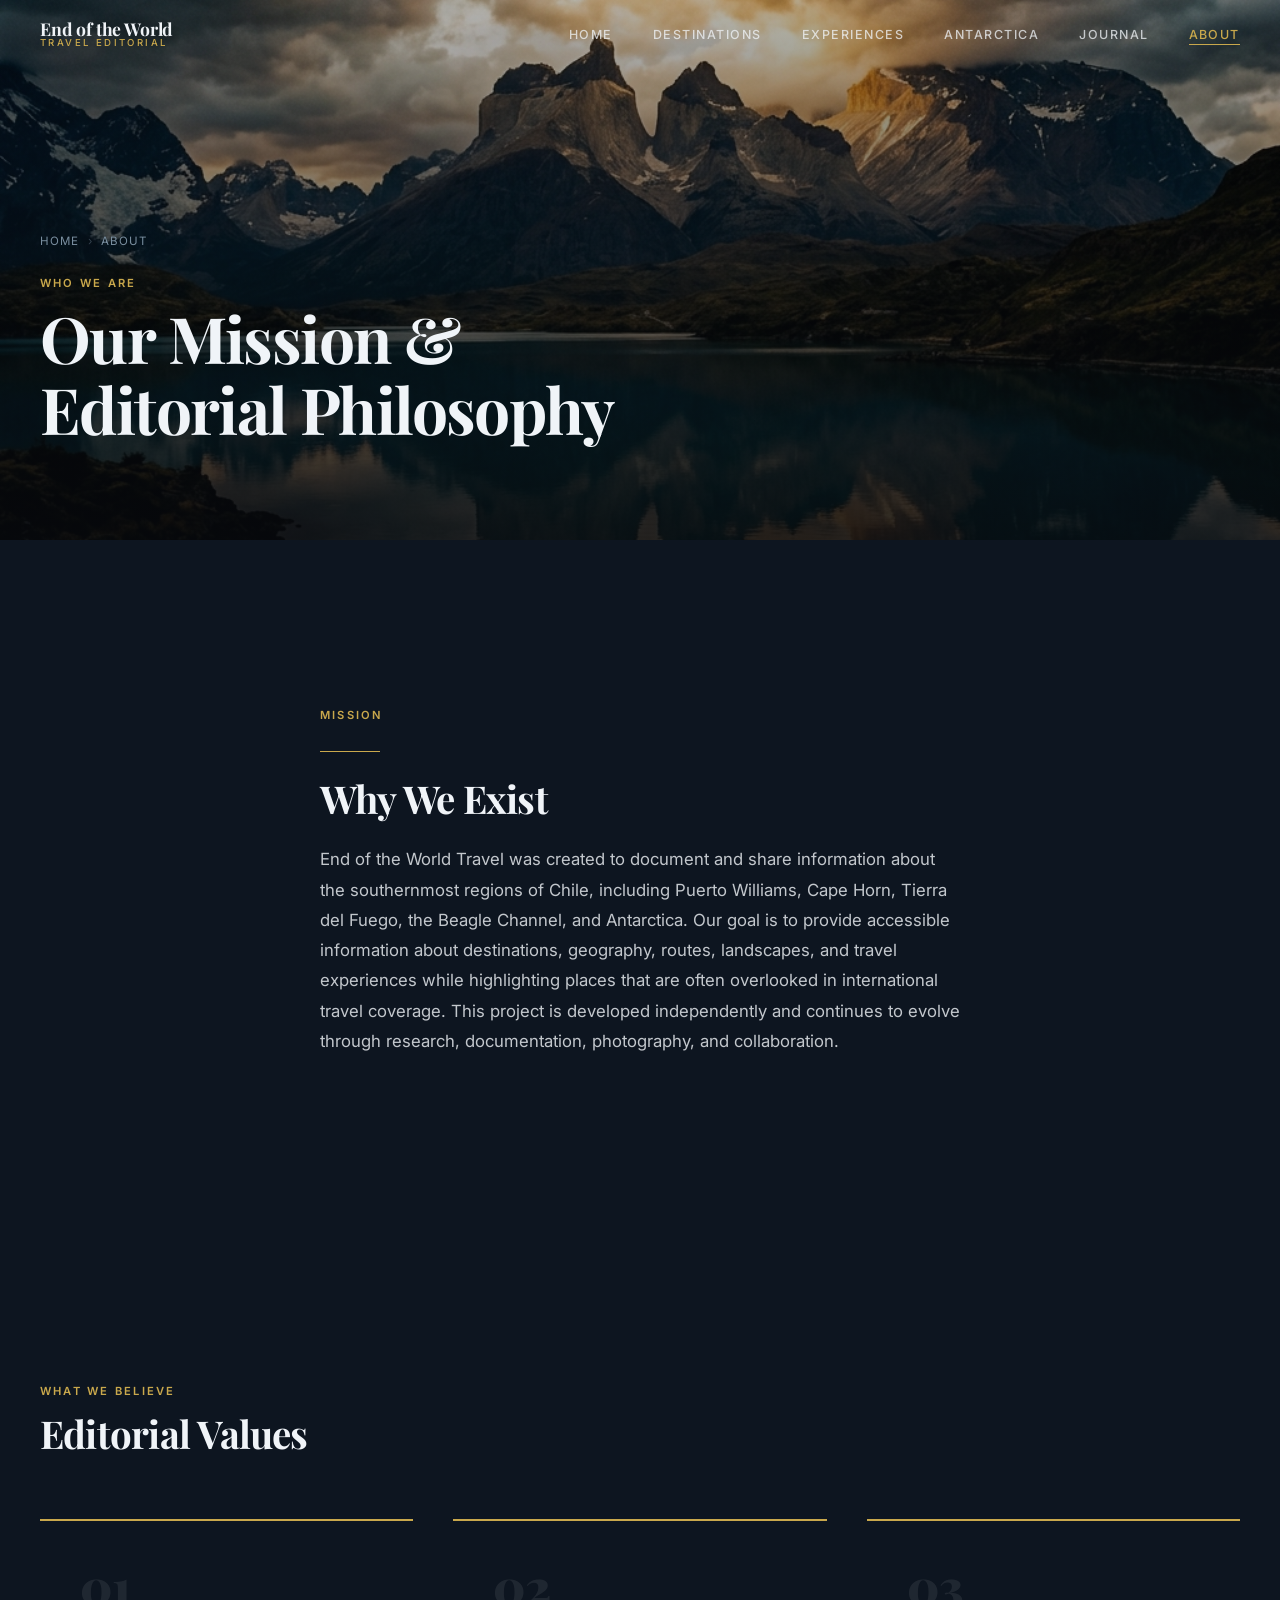
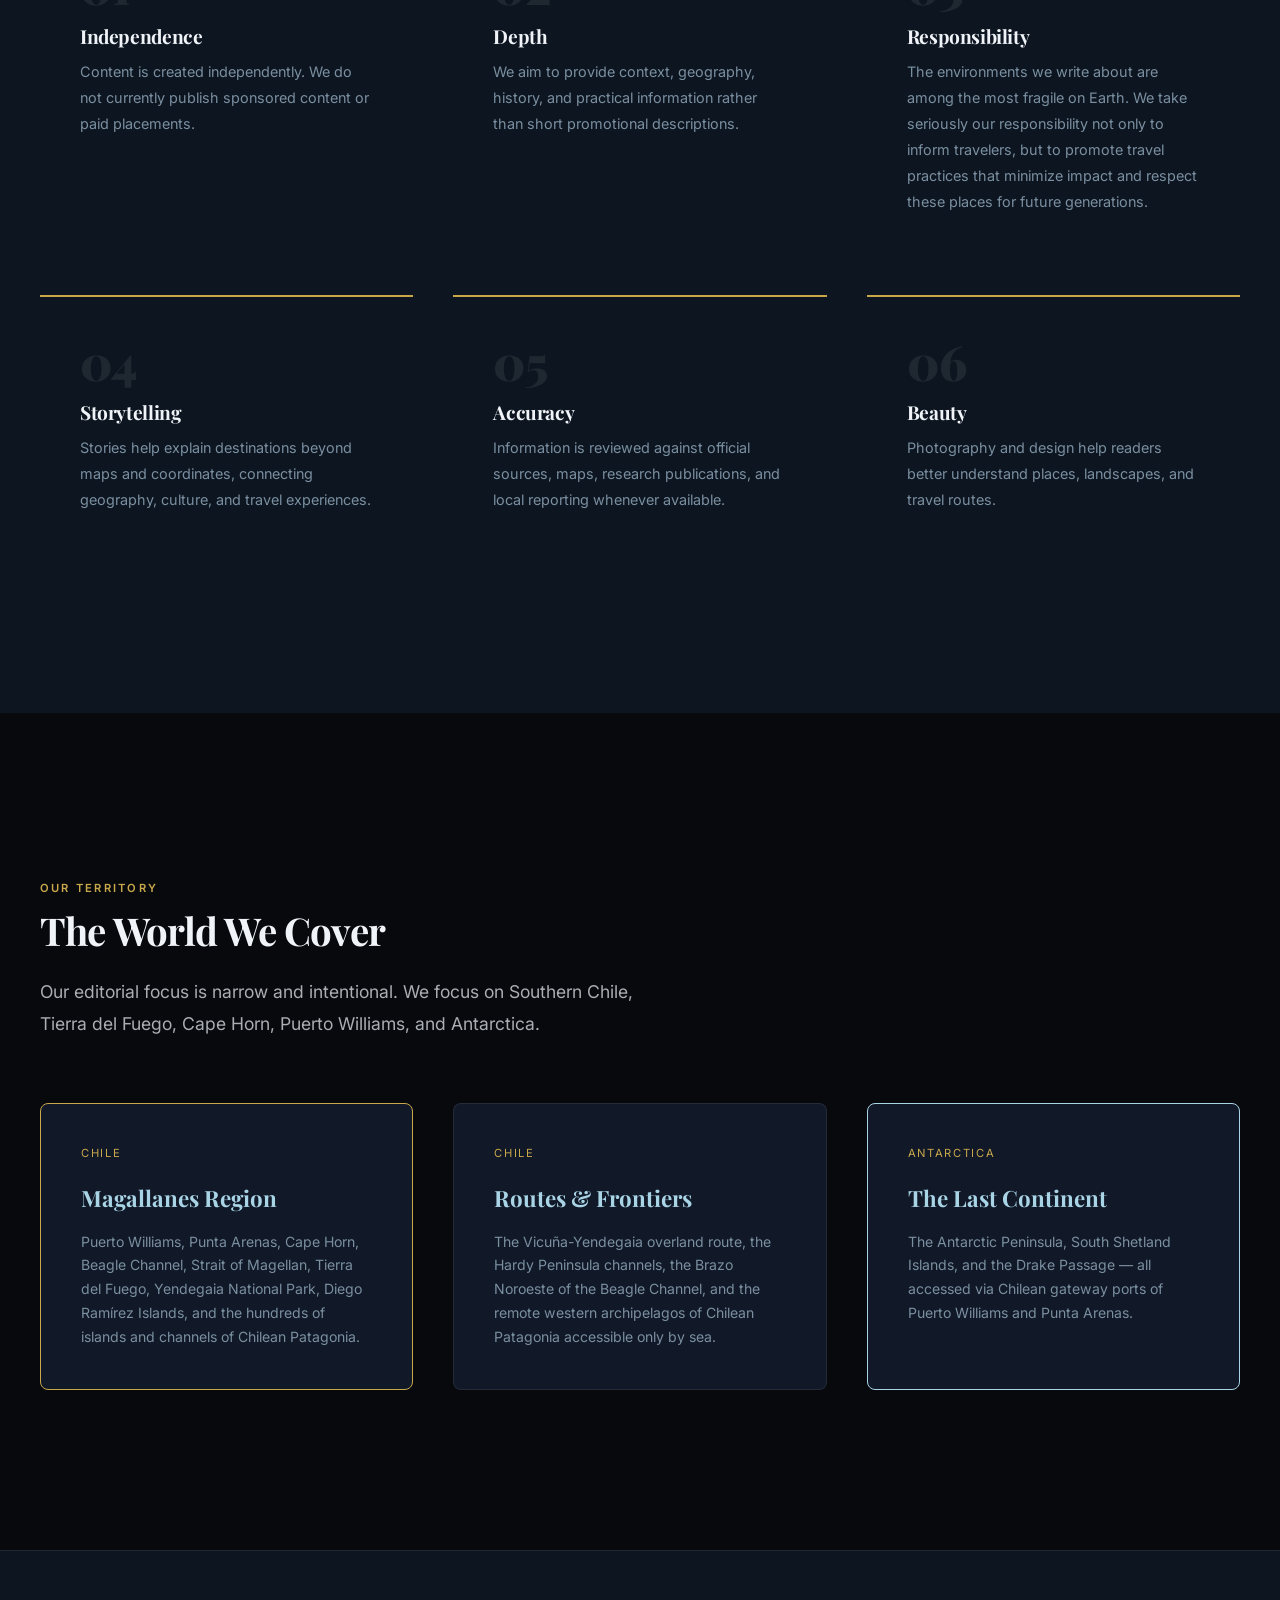
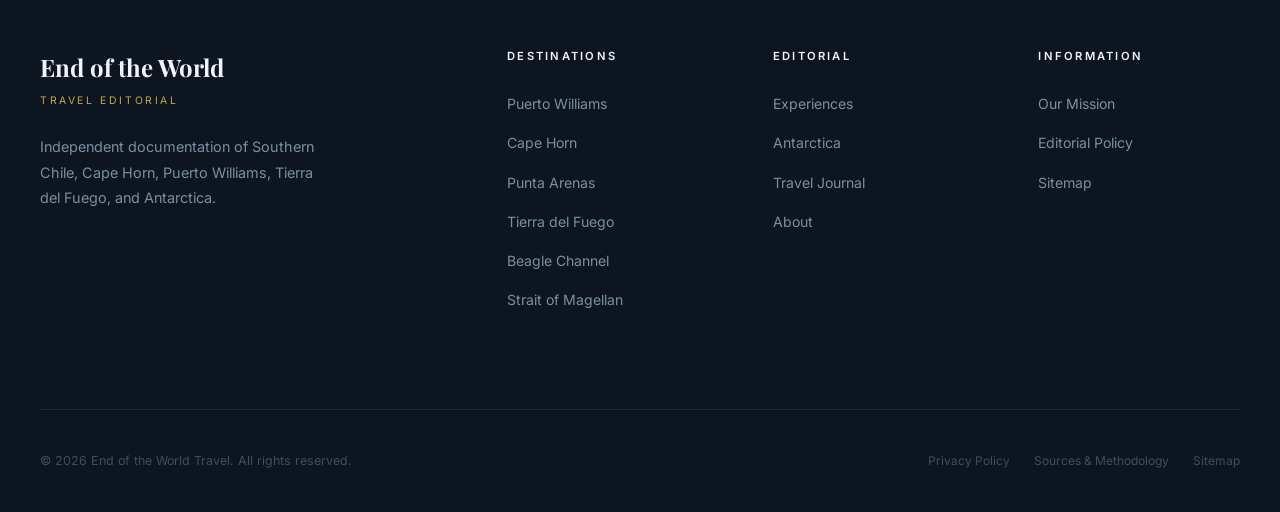
==== commit 151c23fb: "Simplify home page by removing Antarctica section" ====
--- a/about.html
+++ b/about.html
@@ -258,48 +258,7 @@
       </section>
 
       <!-- CTA -->
-      <section class="section--sm section--dark">
-        <div class="container">
-          <div class="newsletter fade-in">
-            <span class="text-label">Follow the Journey</span>
-            <h2
-              class="text-card-title"
-              style="margin-top: 0.5rem; font-size: 1.8rem"
-            >
-              Stay in Touch
-            </h2>
-            <p
-              class="text-body"
-              style="
-                margin-top: 0.75rem;
-                max-width: 500px;
-                margin-left: auto;
-                margin-right: auto;
-              "
-            >
-              Quarterly dispatches. New essays and destination guides as we
-              write them. Nothing else.
-            </p>
-            <form class="newsletter__form" aria-label="Newsletter signup">
-              <label for="about-email" class="sr-only">Email address</label>
-              <input
-                type="email"
-                id="about-email"
-                name="email"
-                class="newsletter__input"
-                placeholder="Your email address"
-                required
-                autocomplete="email"
-              />
-              <button type="submit" class="newsletter__btn">Subscribe</button>
-            </form>
-            <p class="text-caption" style="margin-top: 0.75rem">
-              No spam. Unsubscribe anytime.
-            </p>
-          </div>
-        </div>
-      </section>
-    </main>
+      
 
     <footer class="footer" role="contentinfo">
       <div class="container">
--- a/css/style.css
+++ b/css/style.css
@@ -1164,7 +1164,7 @@
 
 /* --- About Page --- */
 .about-hero-text {
-  padding: var(--space-3xl) 0;
+  padding: 3rem 0;
   text-align: center;
 }
 
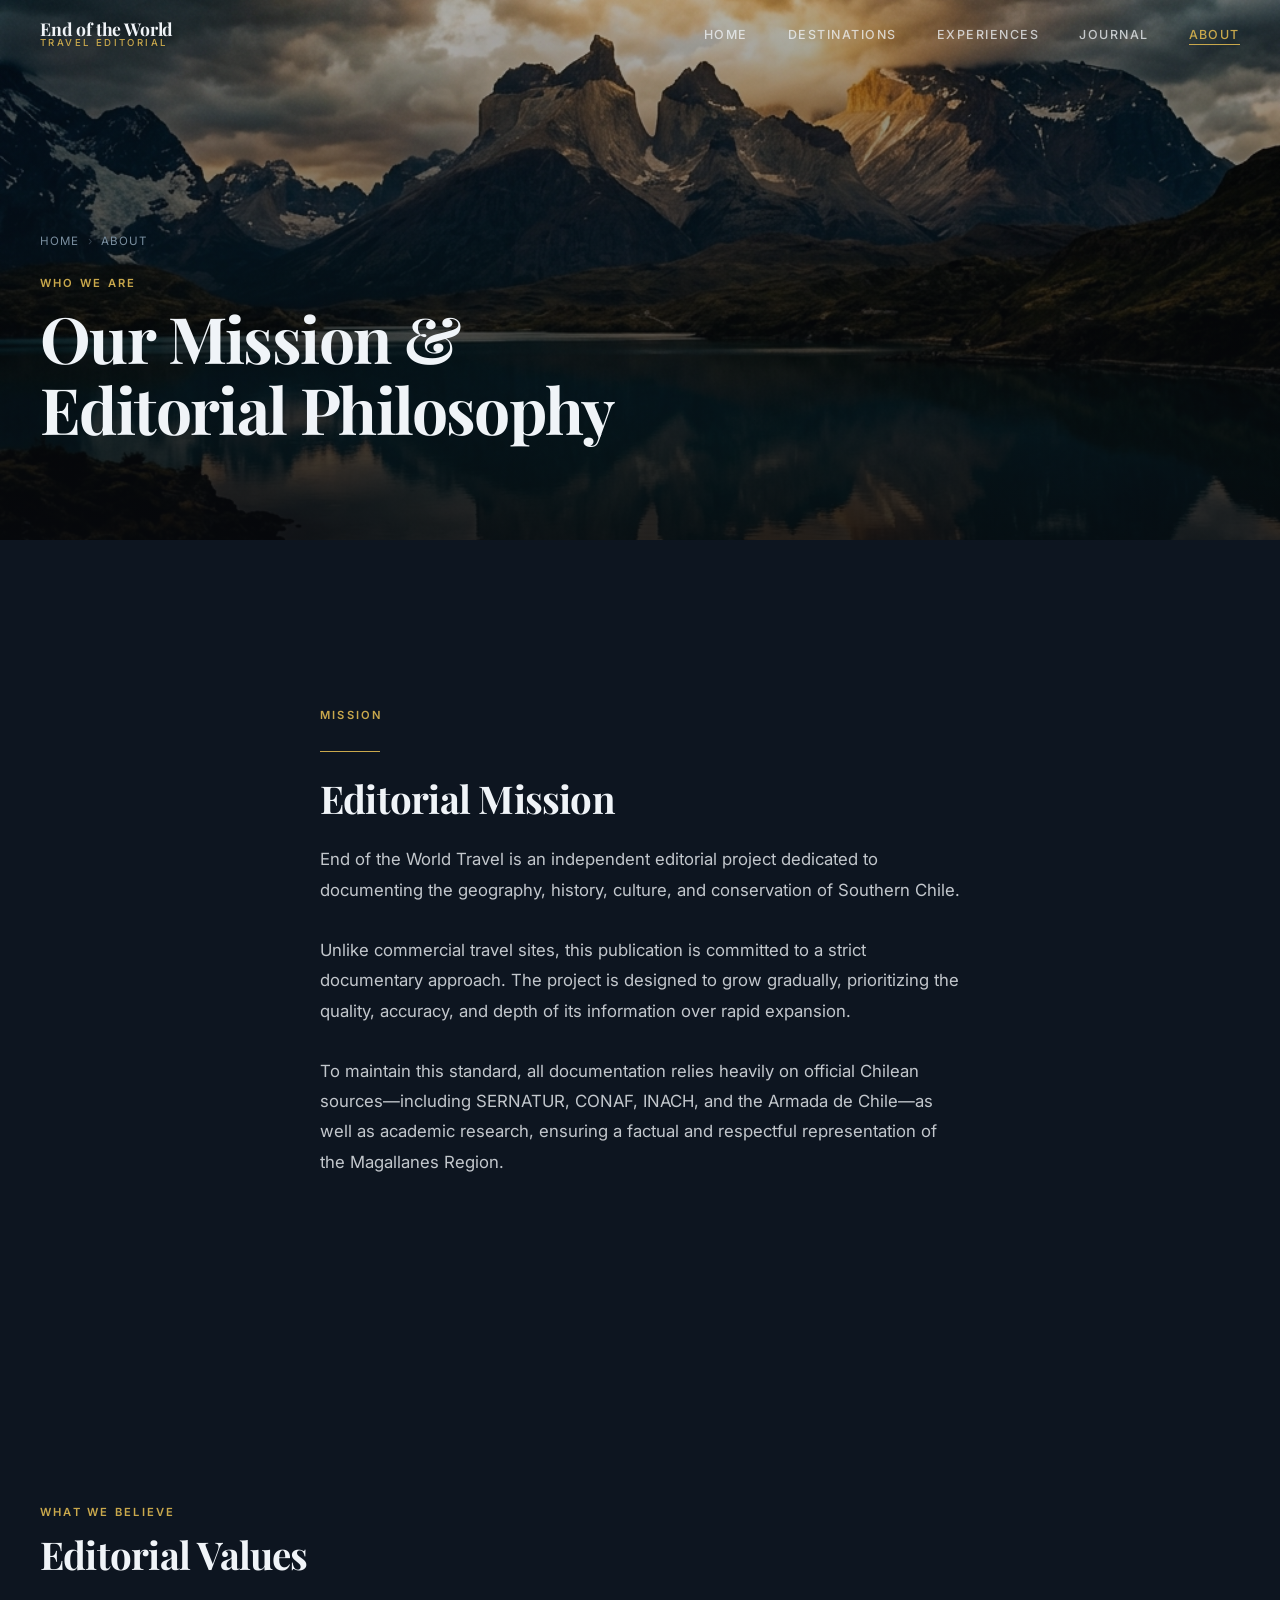
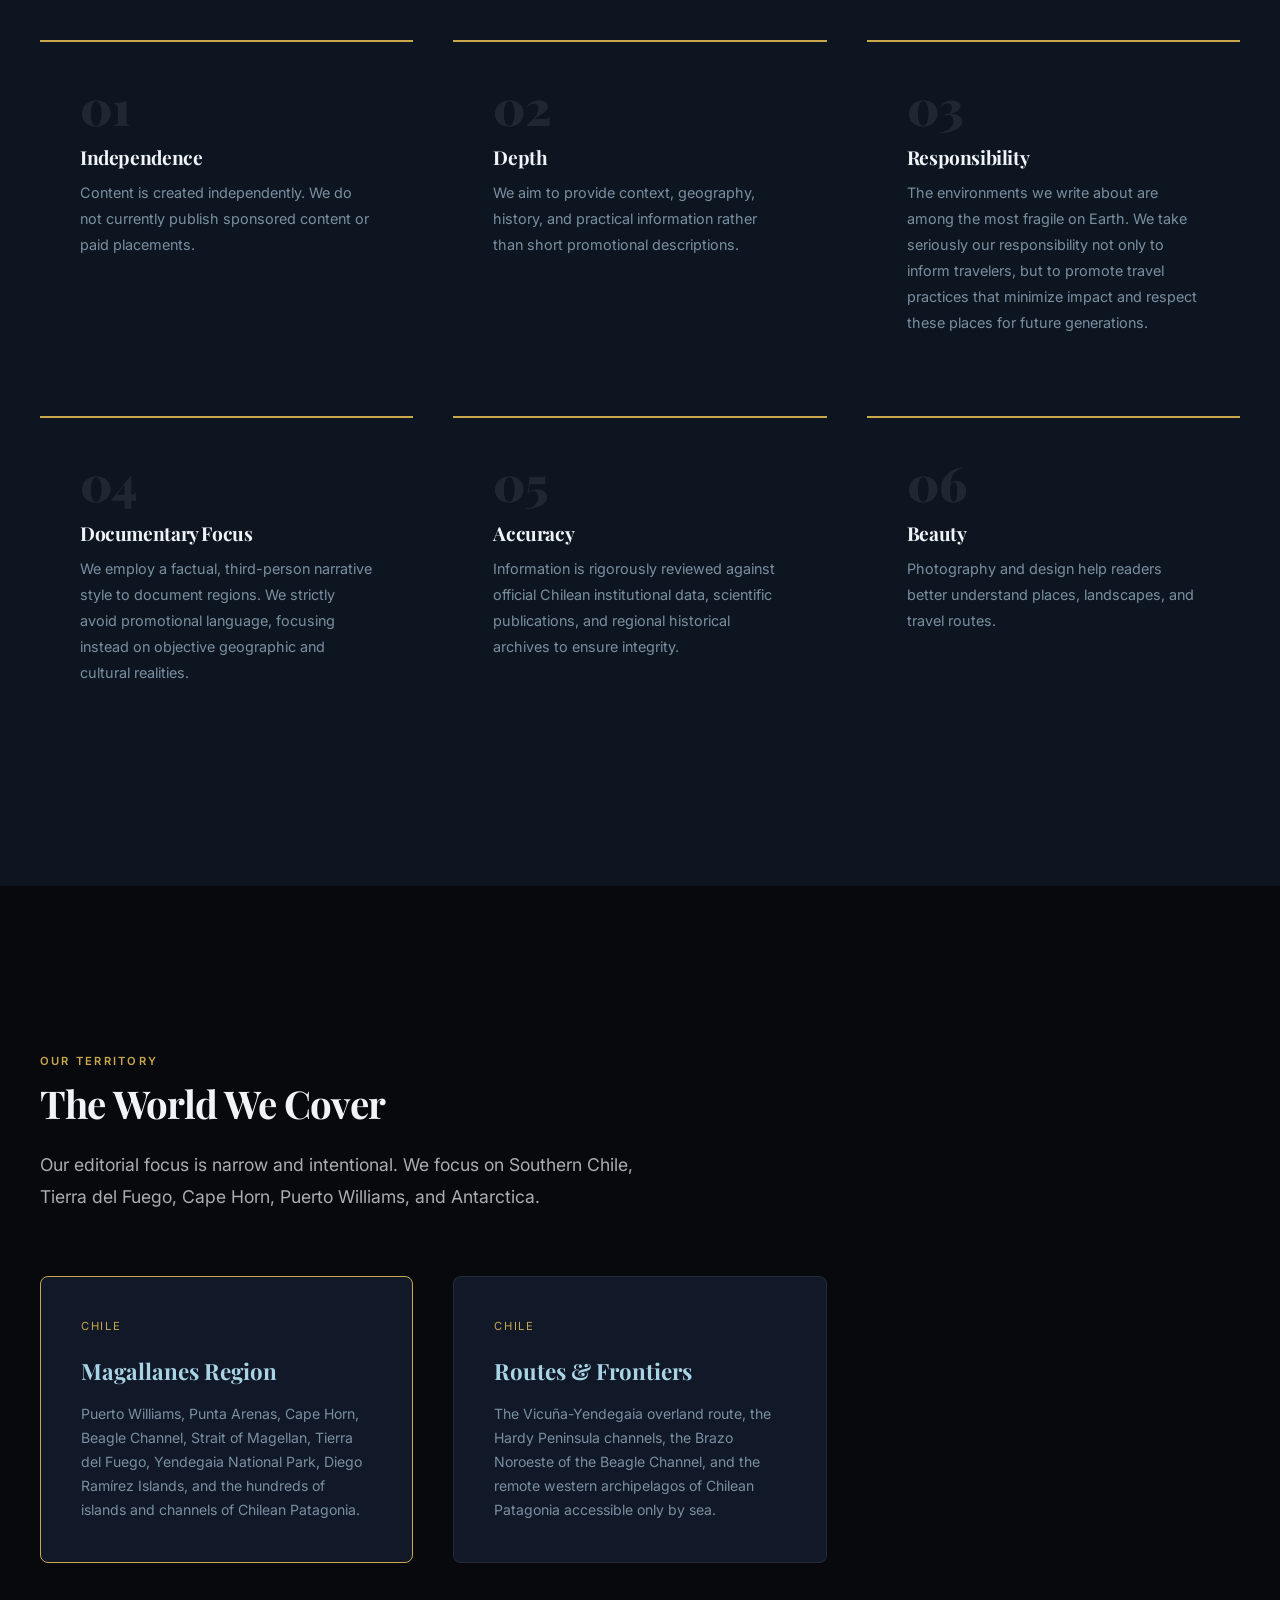
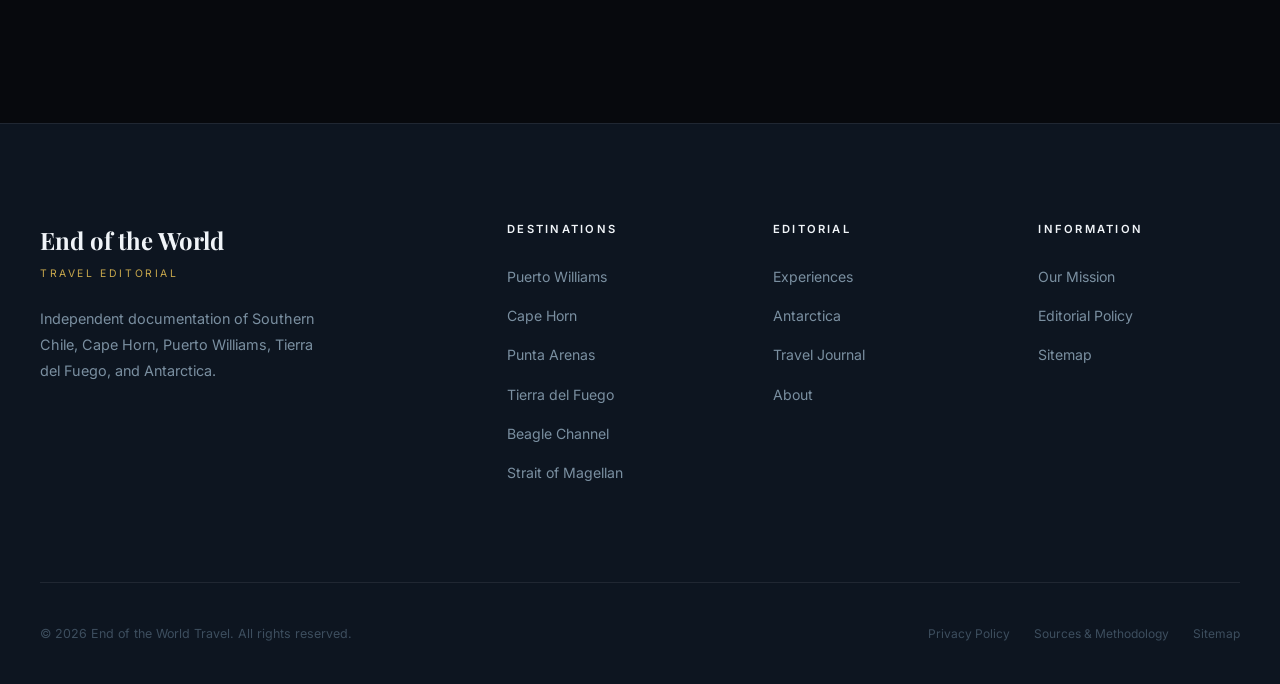
==== commit 06d48ebf: "Release v1: documentary editorial refactor" ====
--- a/about.html
+++ b/about.html
@@ -62,7 +62,6 @@
         <li><a href="index.html" class="nav__link">Home</a></li>
         <li><a href="destinations.html" class="nav__link">Destinations</a></li>
         <li><a href="experiences.html" class="nav__link">Experiences</a></li>
-        <li><a href="antarctica.html" class="nav__link">Antarctica</a></li>
         <li><a href="journal.html" class="nav__link">Journal</a></li>
         <li><a href="about.html" class="nav__link">About</a></li>
       </ul>
@@ -75,7 +74,6 @@
       <a href="index.html" class="nav__mobile-link">Home</a>
       <a href="destinations.html" class="nav__mobile-link">Destinations</a>
       <a href="experiences.html" class="nav__mobile-link">Experiences</a>
-      <a href="antarctica.html" class="nav__mobile-link">Antarctica</a>
       <a href="journal.html" class="nav__mobile-link">Journal</a>
       <a href="about.html" class="nav__mobile-link">About</a>
     </div>
@@ -117,13 +115,13 @@
           <div class="fade-in">
             <span class="text-label">Mission</span>
             <div class="divider"></div>
-            <h2 class="text-section" id="mission-title">Why We Exist</h2>
+            <h2 class="text-section" id="mission-title">Editorial Mission</h2>
             <p class="text-body" style="margin-top: var(--space-md)">
-             End of the World Travel was created to document and share information about the southernmost regions of Chile, including Puerto Williams, Cape Horn, Tierra del Fuego, the Beagle Channel, and Antarctica.
-
-Our goal is to provide accessible information about destinations, geography, routes, landscapes, and travel experiences while highlighting places that are often overlooked in international travel coverage.
-
-This project is developed independently and continues to evolve through research, documentation, photography, and collaboration.
+              End of the World Travel is an independent editorial project dedicated to documenting the geography, history, culture, and conservation of Southern Chile. 
+              <br><br>
+              Unlike commercial travel sites, this publication is committed to a strict documentary approach. The project is designed to grow gradually, prioritizing the quality, accuracy, and depth of its information over rapid expansion.
+              <br><br>
+              To maintain this standard, all documentation relies heavily on official Chilean sources—including SERNATUR, CONAF, INACH, and the Armada de Chile—as well as academic research, ensuring a factual and respectful representation of the Magallanes Region.
             </p>
             
            
@@ -177,9 +175,9 @@
 
             <div class="value-card fade-in">
               <div class="value-card__number">04</div>
-              <h3 class="value-card__title">Storytelling</h3>
-              <p class="value-card__body">
-                Stories help explain destinations beyond maps and coordinates, connecting geography, culture, and travel experiences.
+              <h3 class="value-card__title">Documentary Focus</h3>
+              <p class="value-card__body">
+                We employ a factual, third-person narrative style to document regions. We strictly avoid promotional language, focusing instead on objective geographic and cultural realities.
               </p>
             </div>
 
@@ -187,7 +185,7 @@
               <div class="value-card__number">05</div>
               <h3 class="value-card__title">Accuracy</h3>
               <p class="value-card__body">
-                Information is reviewed against official sources, maps, research publications, and local reporting whenever available.
+                Information is rigorously reviewed against official Chilean institutional data, scientific publications, and regional historical archives to ensure integrity.
               </p>
             </div>
 
@@ -241,18 +239,7 @@
               </p>
             </div>
 
-            <div
-              class="season-card"
-              style="padding: var(--space-lg); border-color: var(--color-ice)"
-            >
-              <div class="season-card__name">Antarctica</div>
-              <div class="season-card__month">The Last Continent</div>
-              <p class="season-card__desc" style="margin-top: 0.75rem">
-                The Antarctic Peninsula, South Shetland Islands, and the Drake
-                Passage — all accessed via Chilean gateway ports of Puerto
-                Williams and Punta Arenas.
-              </p>
-            </div>
+
           </div>
         </div>
       </section>
--- a/css/style.css
+++ b/css/style.css
@@ -359,13 +359,13 @@
   width: 100%;
   height: 100%;
   object-fit: cover;
-  object-position: center;
-  transform: scale(1.05);
-  transition: transform 8s ease;
+  object-position: center center;
+  transform: none;
+  transition: none;
 }
 
 .hero__img.loaded {
-  transform: scale(1);
+  transform: none;
 }
 
 .hero__overlay {
